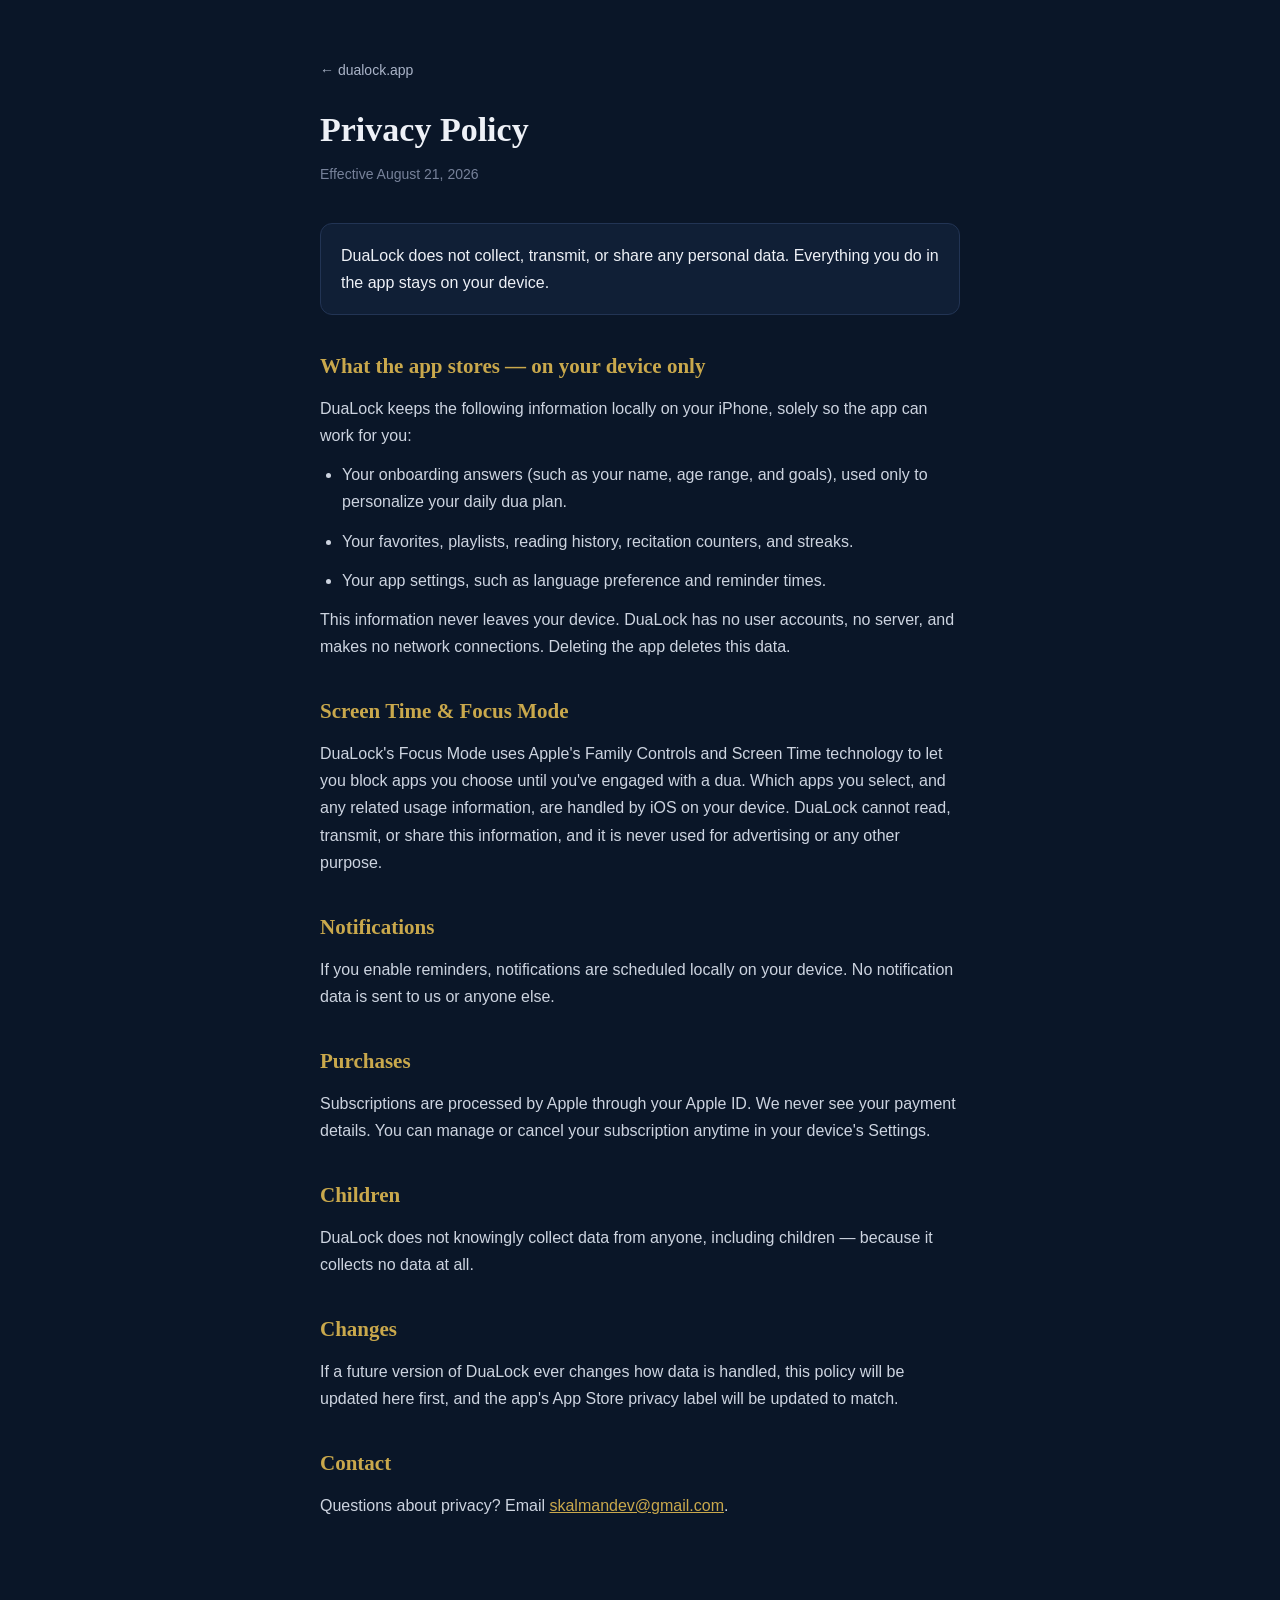
==== privacy/index.html @ ced77800 "DuaLock site: landing, privacy policy, support Co-Authored-By: Claude Fable 5 <noreply@anthropic.com" ====
<!DOCTYPE html>
<html lang="en">
<head>
<meta charset="utf-8">
<meta name="viewport" content="width=device-width, initial-scale=1">
<title>Privacy Policy — DuaLock</title>
<style>
  * { box-sizing: border-box; margin: 0; }
  body {
    background: #0a1628;
    color: #eef1f7;
    font: 16px/1.7 -apple-system, BlinkMacSystemFont, "Segoe UI", Roboto, sans-serif;
    padding: 56px 24px 88px;
  }
  main { max-width: 640px; margin: 0 auto; }
  a { color: #c9a84c; }
  .home { font-size: 14px; text-decoration: none; color: #aab4c8; }
  .home:hover { color: #c9a84c; }
  h1 {
    font-family: "Iowan Old Style", Palatino, Georgia, serif;
    font-size: 34px; font-weight: 600;
    margin: 18px 0 4px;
  }
  .updated { color: #77829a; font-size: 14px; margin-bottom: 36px; }
  h2 {
    font-family: "Iowan Old Style", Palatino, Georgia, serif;
    font-size: 21px; font-weight: 600;
    margin: 34px 0 10px; color: #c9a84c;
  }
  p, li { color: #cdd4e0; margin-bottom: 12px; }
  ul { padding-left: 22px; }
  .card {
    background: #101f36; border: 1px solid #223454; border-radius: 12px;
    padding: 18px 20px; margin: 22px 0; color: #eef1f7; font-weight: 500;
  }
</style>
</head>
<body>
<main>
  <a class="home" href="/">&larr; dualock.app</a>
  <h1>Privacy Policy</h1>
  <p class="updated">Effective August 21, 2026</p>

  <div class="card">DuaLock does not collect, transmit, or share any personal data. Everything you do in the app stays on your device.</div>

  <h2>What the app stores — on your device only</h2>
  <p>DuaLock keeps the following information locally on your iPhone, solely so the app can work for you:</p>
  <ul>
    <li>Your onboarding answers (such as your name, age range, and goals), used only to personalize your daily dua plan.</li>
    <li>Your favorites, playlists, reading history, recitation counters, and streaks.</li>
    <li>Your app settings, such as language preference and reminder times.</li>
  </ul>
  <p>This information never leaves your device. DuaLock has no user accounts, no server, and makes no network connections. Deleting the app deletes this data.</p>

  <h2>Screen Time &amp; Focus Mode</h2>
  <p>DuaLock's Focus Mode uses Apple's Family Controls and Screen Time technology to let you block apps you choose until you've engaged with a dua. Which apps you select, and any related usage information, are handled by iOS on your device. DuaLock cannot read, transmit, or share this information, and it is never used for advertising or any other purpose.</p>

  <h2>Notifications</h2>
  <p>If you enable reminders, notifications are scheduled locally on your device. No notification data is sent to us or anyone else.</p>

  <h2>Purchases</h2>
  <p>Subscriptions are processed by Apple through your Apple&nbsp;ID. We never see your payment details. You can manage or cancel your subscription anytime in your device's Settings.</p>

  <h2>Children</h2>
  <p>DuaLock does not knowingly collect data from anyone, including children — because it collects no data at all.</p>

  <h2>Changes</h2>
  <p>If a future version of DuaLock ever changes how data is handled, this policy will be updated here first, and the app's App&nbsp;Store privacy label will be updated to match.</p>

  <h2>Contact</h2>
  <p>Questions about privacy? Email <a href="mailto:skalmandev@gmail.com">skalmandev@gmail.com</a>.</p>
</main>
</body>
</html>
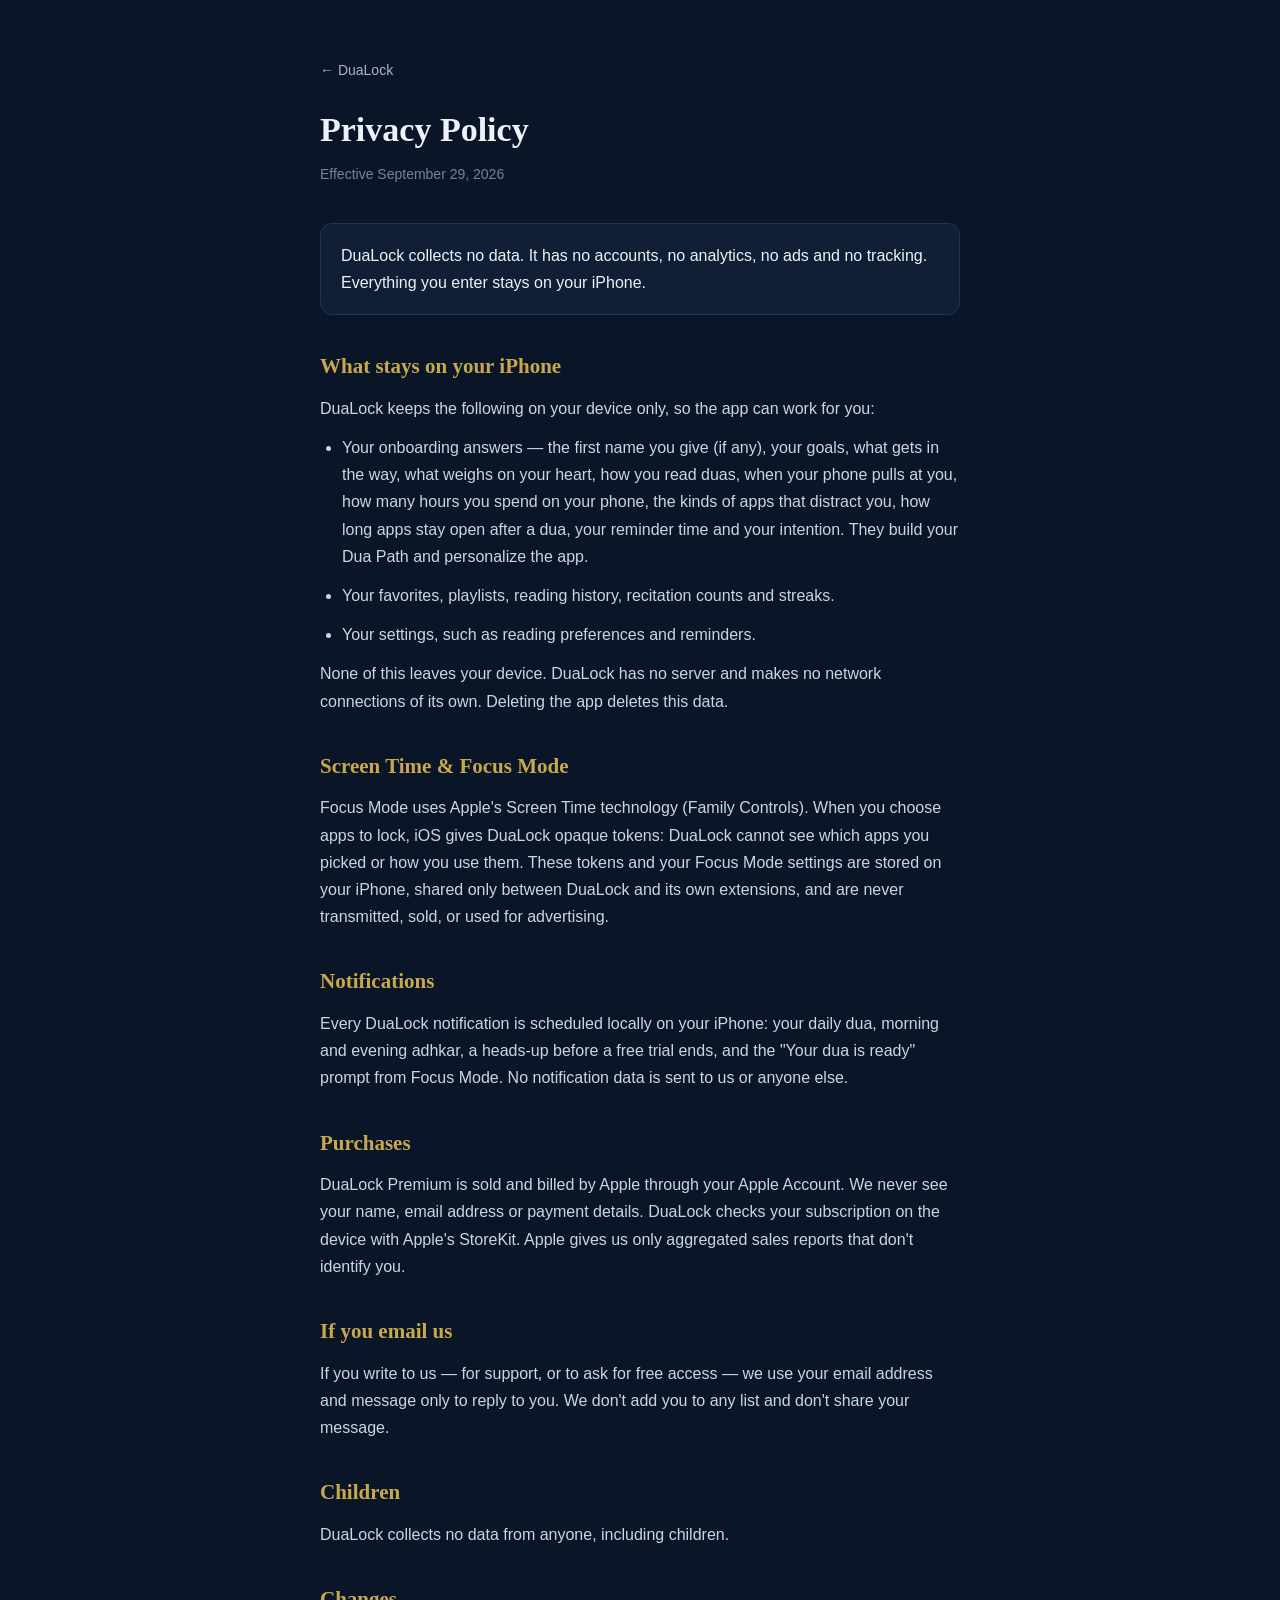
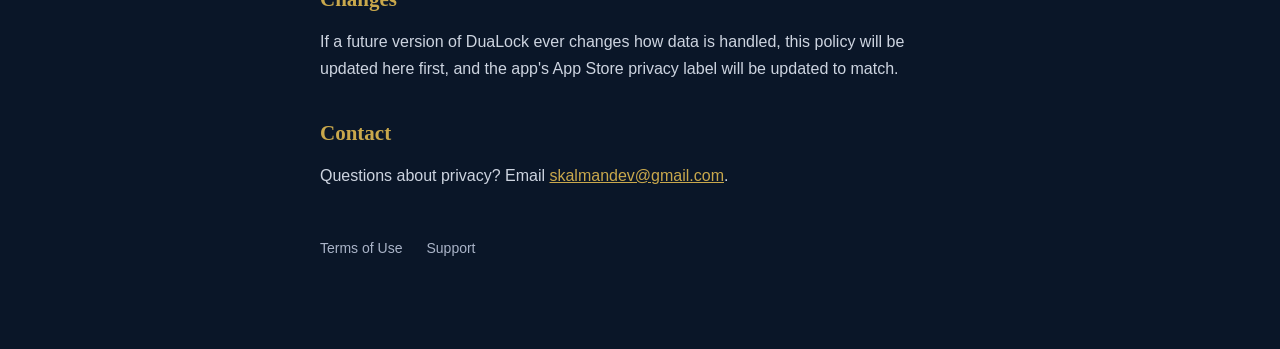
==== commit 9282dfa1: "Add terms page and update privacy and support for DuaLock 1.0 Links are now relative so they resolve" ====
--- a/privacy/index.html
+++ b/privacy/index.html
@@ -4,6 +4,7 @@
 <meta charset="utf-8">
 <meta name="viewport" content="width=device-width, initial-scale=1">
 <title>Privacy Policy — DuaLock</title>
+<meta name="description" content="DuaLock collects no data. Your answers, Focus Mode choices and reminders stay on your iPhone.">
 <style>
   * { box-sizing: border-box; margin: 0; }
   body {
@@ -15,7 +16,7 @@
   main { max-width: 640px; margin: 0 auto; }
   a { color: #c9a84c; }
   .home { font-size: 14px; text-decoration: none; color: #aab4c8; }
-  .home:hover { color: #c9a84c; }
+  .home:hover, .home:focus { color: #c9a84c; }
   h1 {
     font-family: "Iowan Old Style", Palatino, Georgia, serif;
     font-size: 34px; font-weight: 600;
@@ -33,42 +34,53 @@
     background: #101f36; border: 1px solid #223454; border-radius: 12px;
     padding: 18px 20px; margin: 22px 0; color: #eef1f7; font-weight: 500;
   }
+  nav.more { margin-top: 48px; display: flex; gap: 24px; flex-wrap: wrap; font-size: 14px; }
+  nav.more a { color: #aab4c8; text-decoration: none; }
+  nav.more a:hover, nav.more a:focus { color: #c9a84c; }
 </style>
 </head>
 <body>
 <main>
-  <a class="home" href="/">&larr; dualock.app</a>
+  <a class="home" href="../">&larr; DuaLock</a>
   <h1>Privacy Policy</h1>
-  <p class="updated">Effective August 21, 2026</p>
+  <p class="updated">Effective September 29, 2026</p>
 
-  <div class="card">DuaLock does not collect, transmit, or share any personal data. Everything you do in the app stays on your device.</div>
+  <div class="card">DuaLock collects no data. It has no accounts, no analytics, no ads and no tracking. Everything you enter stays on your iPhone.</div>
 
-  <h2>What the app stores — on your device only</h2>
-  <p>DuaLock keeps the following information locally on your iPhone, solely so the app can work for you:</p>
+  <h2>What stays on your iPhone</h2>
+  <p>DuaLock keeps the following on your device only, so the app can work for you:</p>
   <ul>
-    <li>Your onboarding answers (such as your name, age range, and goals), used only to personalize your daily dua plan.</li>
-    <li>Your favorites, playlists, reading history, recitation counters, and streaks.</li>
-    <li>Your app settings, such as language preference and reminder times.</li>
+    <li>Your onboarding answers — the first name you give (if any), your goals, what gets in the way, what weighs on your heart, how you read duas, when your phone pulls at you, how many hours you spend on your phone, the kinds of apps that distract you, how long apps stay open after a dua, your reminder time and your intention. They build your Dua Path and personalize the app.</li>
+    <li>Your favorites, playlists, reading history, recitation counts and streaks.</li>
+    <li>Your settings, such as reading preferences and reminders.</li>
   </ul>
-  <p>This information never leaves your device. DuaLock has no user accounts, no server, and makes no network connections. Deleting the app deletes this data.</p>
+  <p>None of this leaves your device. DuaLock has no server and makes no network connections of its own. Deleting the app deletes this data.</p>
 
   <h2>Screen Time &amp; Focus Mode</h2>
-  <p>DuaLock's Focus Mode uses Apple's Family Controls and Screen Time technology to let you block apps you choose until you've engaged with a dua. Which apps you select, and any related usage information, are handled by iOS on your device. DuaLock cannot read, transmit, or share this information, and it is never used for advertising or any other purpose.</p>
+  <p>Focus Mode uses Apple's Screen Time technology (Family Controls). When you choose apps to lock, iOS gives DuaLock opaque tokens: DuaLock cannot see which apps you picked or how you use them. These tokens and your Focus Mode settings are stored on your iPhone, shared only between DuaLock and its own extensions, and are never transmitted, sold, or used for advertising.</p>
 
   <h2>Notifications</h2>
-  <p>If you enable reminders, notifications are scheduled locally on your device. No notification data is sent to us or anyone else.</p>
+  <p>Every DuaLock notification is scheduled locally on your iPhone: your daily dua, morning and evening adhkar, a heads-up before a free trial ends, and the "Your dua is ready" prompt from Focus Mode. No notification data is sent to us or anyone else.</p>
 
   <h2>Purchases</h2>
-  <p>Subscriptions are processed by Apple through your Apple&nbsp;ID. We never see your payment details. You can manage or cancel your subscription anytime in your device's Settings.</p>
+  <p>DuaLock Premium is sold and billed by Apple through your Apple Account. We never see your name, email address or payment details. DuaLock checks your subscription on the device with Apple's StoreKit. Apple gives us only aggregated sales reports that don't identify you.</p>
+
+  <h2>If you email us</h2>
+  <p>If you write to us — for support, or to ask for free access — we use your email address and message only to reply to you. We don't add you to any list and don't share your message.</p>
 
   <h2>Children</h2>
-  <p>DuaLock does not knowingly collect data from anyone, including children — because it collects no data at all.</p>
+  <p>DuaLock collects no data from anyone, including children.</p>
 
   <h2>Changes</h2>
   <p>If a future version of DuaLock ever changes how data is handled, this policy will be updated here first, and the app's App&nbsp;Store privacy label will be updated to match.</p>
 
   <h2>Contact</h2>
   <p>Questions about privacy? Email <a href="mailto:skalmandev@gmail.com">skalmandev@gmail.com</a>.</p>
+
+  <nav class="more" aria-label="More">
+    <a href="../terms/">Terms of Use</a>
+    <a href="../support/">Support</a>
+  </nav>
 </main>
 </body>
 </html>
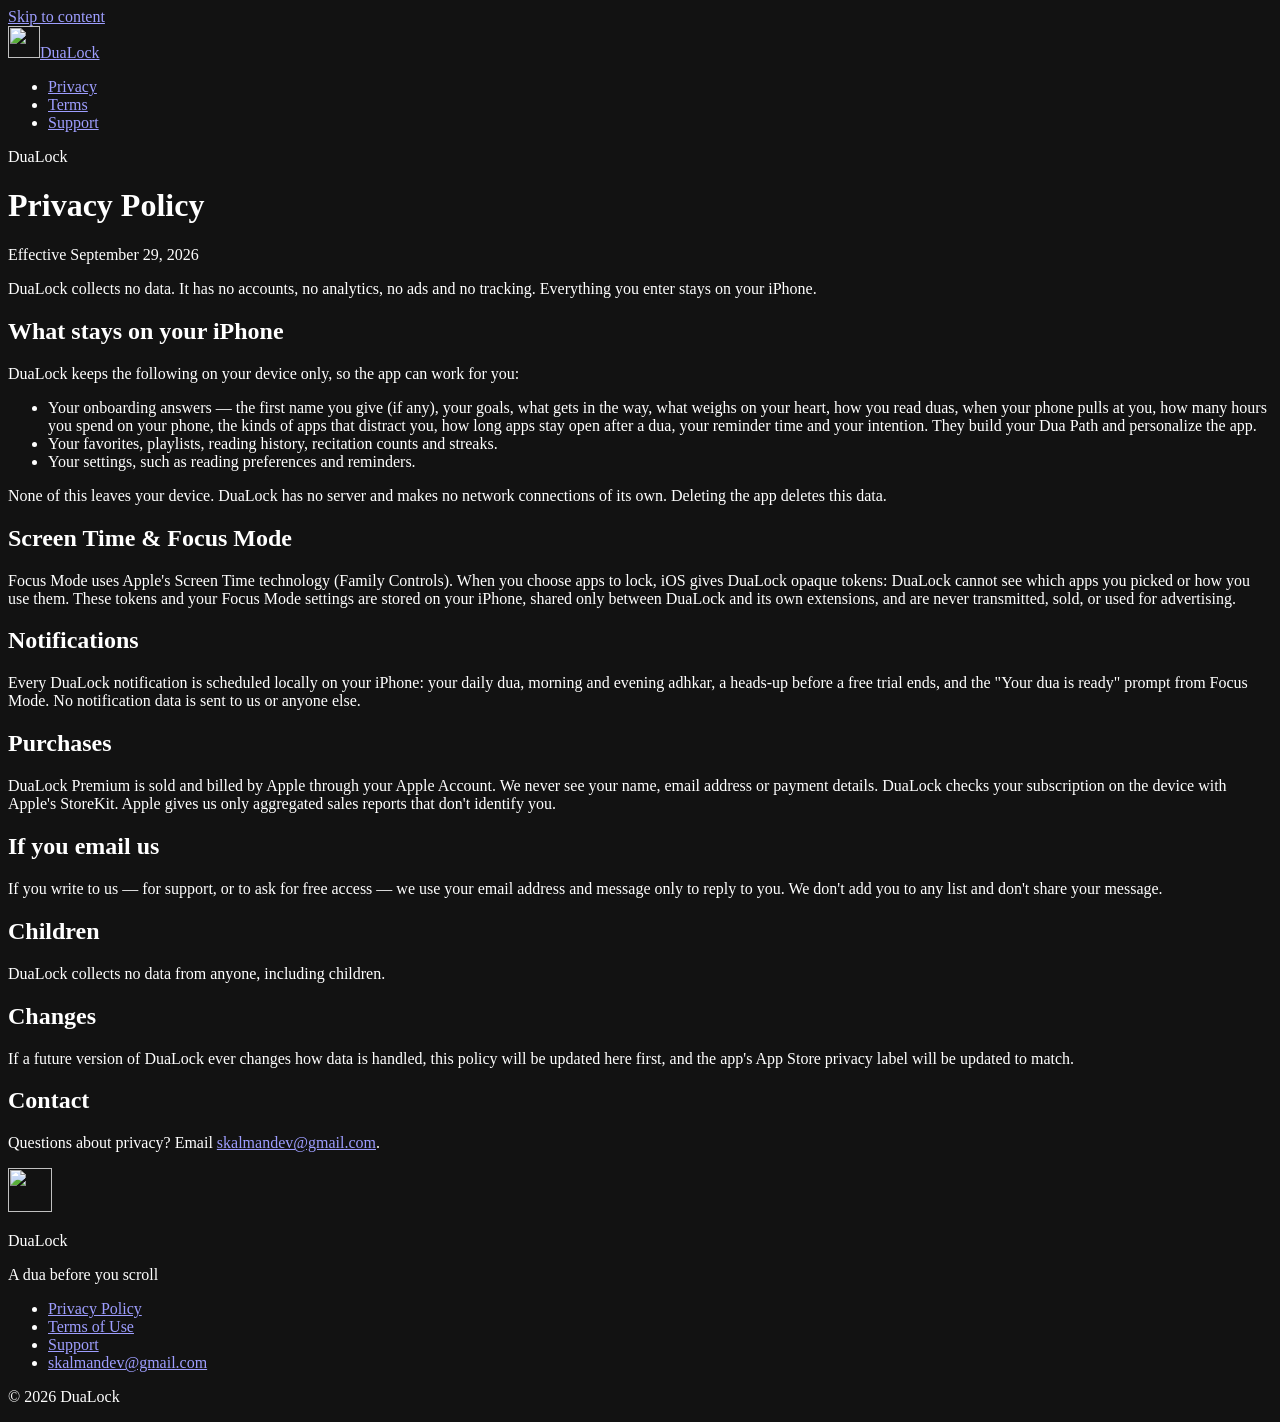
==== commit e09c3f4d: "Restyle Privacy, Terms and Support; hardship access is 3 months Same text, new look, except: the fre" ====
--- a/privacy/index.html
+++ b/privacy/index.html
@@ -5,82 +5,97 @@
 <meta name="viewport" content="width=device-width, initial-scale=1">
 <title>Privacy Policy — DuaLock</title>
 <meta name="description" content="DuaLock collects no data. Your answers, Focus Mode choices and reminders stay on your iPhone.">
-<style>
-  * { box-sizing: border-box; margin: 0; }
-  body {
-    background: #0a1628;
-    color: #eef1f7;
-    font: 16px/1.7 -apple-system, BlinkMacSystemFont, "Segoe UI", Roboto, sans-serif;
-    padding: 56px 24px 88px;
-  }
-  main { max-width: 640px; margin: 0 auto; }
-  a { color: #c9a84c; }
-  .home { font-size: 14px; text-decoration: none; color: #aab4c8; }
-  .home:hover, .home:focus { color: #c9a84c; }
-  h1 {
-    font-family: "Iowan Old Style", Palatino, Georgia, serif;
-    font-size: 34px; font-weight: 600;
-    margin: 18px 0 4px;
-  }
-  .updated { color: #77829a; font-size: 14px; margin-bottom: 36px; }
-  h2 {
-    font-family: "Iowan Old Style", Palatino, Georgia, serif;
-    font-size: 21px; font-weight: 600;
-    margin: 34px 0 10px; color: #c9a84c;
-  }
-  p, li { color: #cdd4e0; margin-bottom: 12px; }
-  ul { padding-left: 22px; }
-  .card {
-    background: #101f36; border: 1px solid #223454; border-radius: 12px;
-    padding: 18px 20px; margin: 22px 0; color: #eef1f7; font-weight: 500;
-  }
-  nav.more { margin-top: 48px; display: flex; gap: 24px; flex-wrap: wrap; font-size: 14px; }
-  nav.more a { color: #aab4c8; text-decoration: none; }
-  nav.more a:hover, nav.more a:focus { color: #c9a84c; }
-</style>
+<meta name="theme-color" content="#0b1628">
+<meta name="color-scheme" content="dark">
+<link rel="icon" href="../favicon.ico" sizes="32x32">
+<link rel="apple-touch-icon" href="../apple-touch-icon.png">
+<link rel="stylesheet" href="../assets/site.css">
+<meta property="og:type" content="website">
+<meta property="og:site_name" content="DuaLock">
+<meta property="og:title" content="Privacy Policy — DuaLock">
+<meta property="og:description" content="DuaLock collects no data. Your answers, Focus Mode choices and reminders stay on your iPhone.">
+<meta property="og:image" content="https://sallegh.github.io/dualock-site/assets/img/og-image.jpg">
+<meta property="og:image:width" content="1200">
+<meta property="og:image:height" content="630">
+<meta name="twitter:card" content="summary_large_image">
 </head>
 <body>
-<main>
-  <a class="home" href="../">&larr; DuaLock</a>
-  <h1>Privacy Policy</h1>
-  <p class="updated">Effective September 29, 2026</p>
+<a class="skip-link" href="#main">Skip to content</a>
 
-  <div class="card">DuaLock collects no data. It has no accounts, no analytics, no ads and no tracking. Everything you enter stays on your iPhone.</div>
+<header class="site-header">
+  <div class="container header-inner">
+    <a class="brand" href="../"><img src="../assets/img/icon.webp" alt="" width="32" height="32">DuaLock</a>
+    <nav class="site-nav" aria-label="Main">
+      <ul>
+        <li><a href="../privacy/" aria-current="page">Privacy</a></li>
+        <li><a href="../terms/">Terms</a></li>
+        <li><a href="../support/">Support</a></li>
+      </ul>
+    </nav>
+  </div>
+</header>
 
-  <h2>What stays on your iPhone</h2>
-  <p>DuaLock keeps the following on your device only, so the app can work for you:</p>
-  <ul>
-    <li>Your onboarding answers — the first name you give (if any), your goals, what gets in the way, what weighs on your heart, how you read duas, when your phone pulls at you, how many hours you spend on your phone, the kinds of apps that distract you, how long apps stay open after a dua, your reminder time and your intention. They build your Dua Path and personalize the app.</li>
-    <li>Your favorites, playlists, reading history, recitation counts and streaks.</li>
-    <li>Your settings, such as reading preferences and reminders.</li>
-  </ul>
-  <p>None of this leaves your device. DuaLock has no server and makes no network connections of its own. Deleting the app deletes this data.</p>
+<main id="main">
+  <header class="page-hero">
+    <p class="eyebrow">DuaLock</p>
+    <h1>Privacy Policy</h1>
+    <p class="page-meta">Effective September 29, 2026</p>
+  </header>
 
-  <h2>Screen Time &amp; Focus Mode</h2>
-  <p>Focus Mode uses Apple's Screen Time technology (Family Controls). When you choose apps to lock, iOS gives DuaLock opaque tokens: DuaLock cannot see which apps you picked or how you use them. These tokens and your Focus Mode settings are stored on your iPhone, shared only between DuaLock and its own extensions, and are never transmitted, sold, or used for advertising.</p>
+  <article class="prose">
+    <p class="callout">DuaLock collects no data. It has no accounts, no analytics, no ads and no tracking. Everything you enter stays on your iPhone.</p>
 
-  <h2>Notifications</h2>
-  <p>Every DuaLock notification is scheduled locally on your iPhone: your daily dua, morning and evening adhkar, a heads-up before a free trial ends, and the "Your dua is ready" prompt from Focus Mode. No notification data is sent to us or anyone else.</p>
+    <h2>What stays on your iPhone</h2>
+    <p>DuaLock keeps the following on your device only, so the app can work for you:</p>
+    <ul>
+      <li>Your onboarding answers — the first name you give (if any), your goals, what gets in the way, what weighs on your heart, how you read duas, when your phone pulls at you, how many hours you spend on your phone, the kinds of apps that distract you, how long apps stay open after a dua, your reminder time and your intention. They build your Dua Path and personalize the app.</li>
+      <li>Your favorites, playlists, reading history, recitation counts and streaks.</li>
+      <li>Your settings, such as reading preferences and reminders.</li>
+    </ul>
+    <p>None of this leaves your device. DuaLock has no server and makes no network connections of its own. Deleting the app deletes this data.</p>
 
-  <h2>Purchases</h2>
-  <p>DuaLock Premium is sold and billed by Apple through your Apple Account. We never see your name, email address or payment details. DuaLock checks your subscription on the device with Apple's StoreKit. Apple gives us only aggregated sales reports that don't identify you.</p>
+    <h2>Screen Time &amp; Focus Mode</h2>
+    <p>Focus Mode uses Apple's Screen Time technology (Family Controls). When you choose apps to lock, iOS gives DuaLock opaque tokens: DuaLock cannot see which apps you picked or how you use them. These tokens and your Focus Mode settings are stored on your iPhone, shared only between DuaLock and its own extensions, and are never transmitted, sold, or used for advertising.</p>
 
-  <h2>If you email us</h2>
-  <p>If you write to us — for support, or to ask for free access — we use your email address and message only to reply to you. We don't add you to any list and don't share your message.</p>
+    <h2>Notifications</h2>
+    <p>Every DuaLock notification is scheduled locally on your iPhone: your daily dua, morning and evening adhkar, a heads-up before a free trial ends, and the "Your dua is ready" prompt from Focus Mode. No notification data is sent to us or anyone else.</p>
 
-  <h2>Children</h2>
-  <p>DuaLock collects no data from anyone, including children.</p>
+    <h2>Purchases</h2>
+    <p>DuaLock Premium is sold and billed by Apple through your Apple Account. We never see your name, email address or payment details. DuaLock checks your subscription on the device with Apple's StoreKit. Apple gives us only aggregated sales reports that don't identify you.</p>
 
-  <h2>Changes</h2>
-  <p>If a future version of DuaLock ever changes how data is handled, this policy will be updated here first, and the app's App&nbsp;Store privacy label will be updated to match.</p>
+    <h2>If you email us</h2>
+    <p>If you write to us — for support, or to ask for free access — we use your email address and message only to reply to you. We don't add you to any list and don't share your message.</p>
 
-  <h2>Contact</h2>
-  <p>Questions about privacy? Email <a href="mailto:skalmandev@gmail.com">skalmandev@gmail.com</a>.</p>
+    <h2>Children</h2>
+    <p>DuaLock collects no data from anyone, including children.</p>
 
-  <nav class="more" aria-label="More">
-    <a href="../terms/">Terms of Use</a>
-    <a href="../support/">Support</a>
-  </nav>
+    <h2>Changes</h2>
+    <p>If a future version of DuaLock ever changes how data is handled, this policy will be updated here first, and the app's App&nbsp;Store privacy label will be updated to match.</p>
+
+    <h2>Contact</h2>
+    <p>Questions about privacy? Email <a href="mailto:skalmandev@gmail.com">skalmandev@gmail.com</a>.</p>
+  </article>
 </main>
+
+<footer class="site-footer">
+  <div class="container footer-inner">
+    <div class="footer-brand">
+      <img src="../assets/img/icon.webp" alt="" width="44" height="44" loading="lazy">
+      <div>
+        <p class="footer-name">DuaLock</p>
+        <p class="footer-tag">A dua before you scroll</p>
+      </div>
+    </div>
+    <nav aria-label="Footer">
+      <ul class="footer-links">
+        <li><a href="../privacy/" aria-current="page">Privacy Policy</a></li>
+        <li><a href="../terms/">Terms of Use</a></li>
+        <li><a href="../support/">Support</a></li>
+        <li><a href="mailto:skalmandev@gmail.com">skalmandev@gmail.com</a></li>
+      </ul>
+    </nav>
+    <p class="copyright">© 2026 DuaLock</p>
+  </div>
+</footer>
 </body>
 </html>
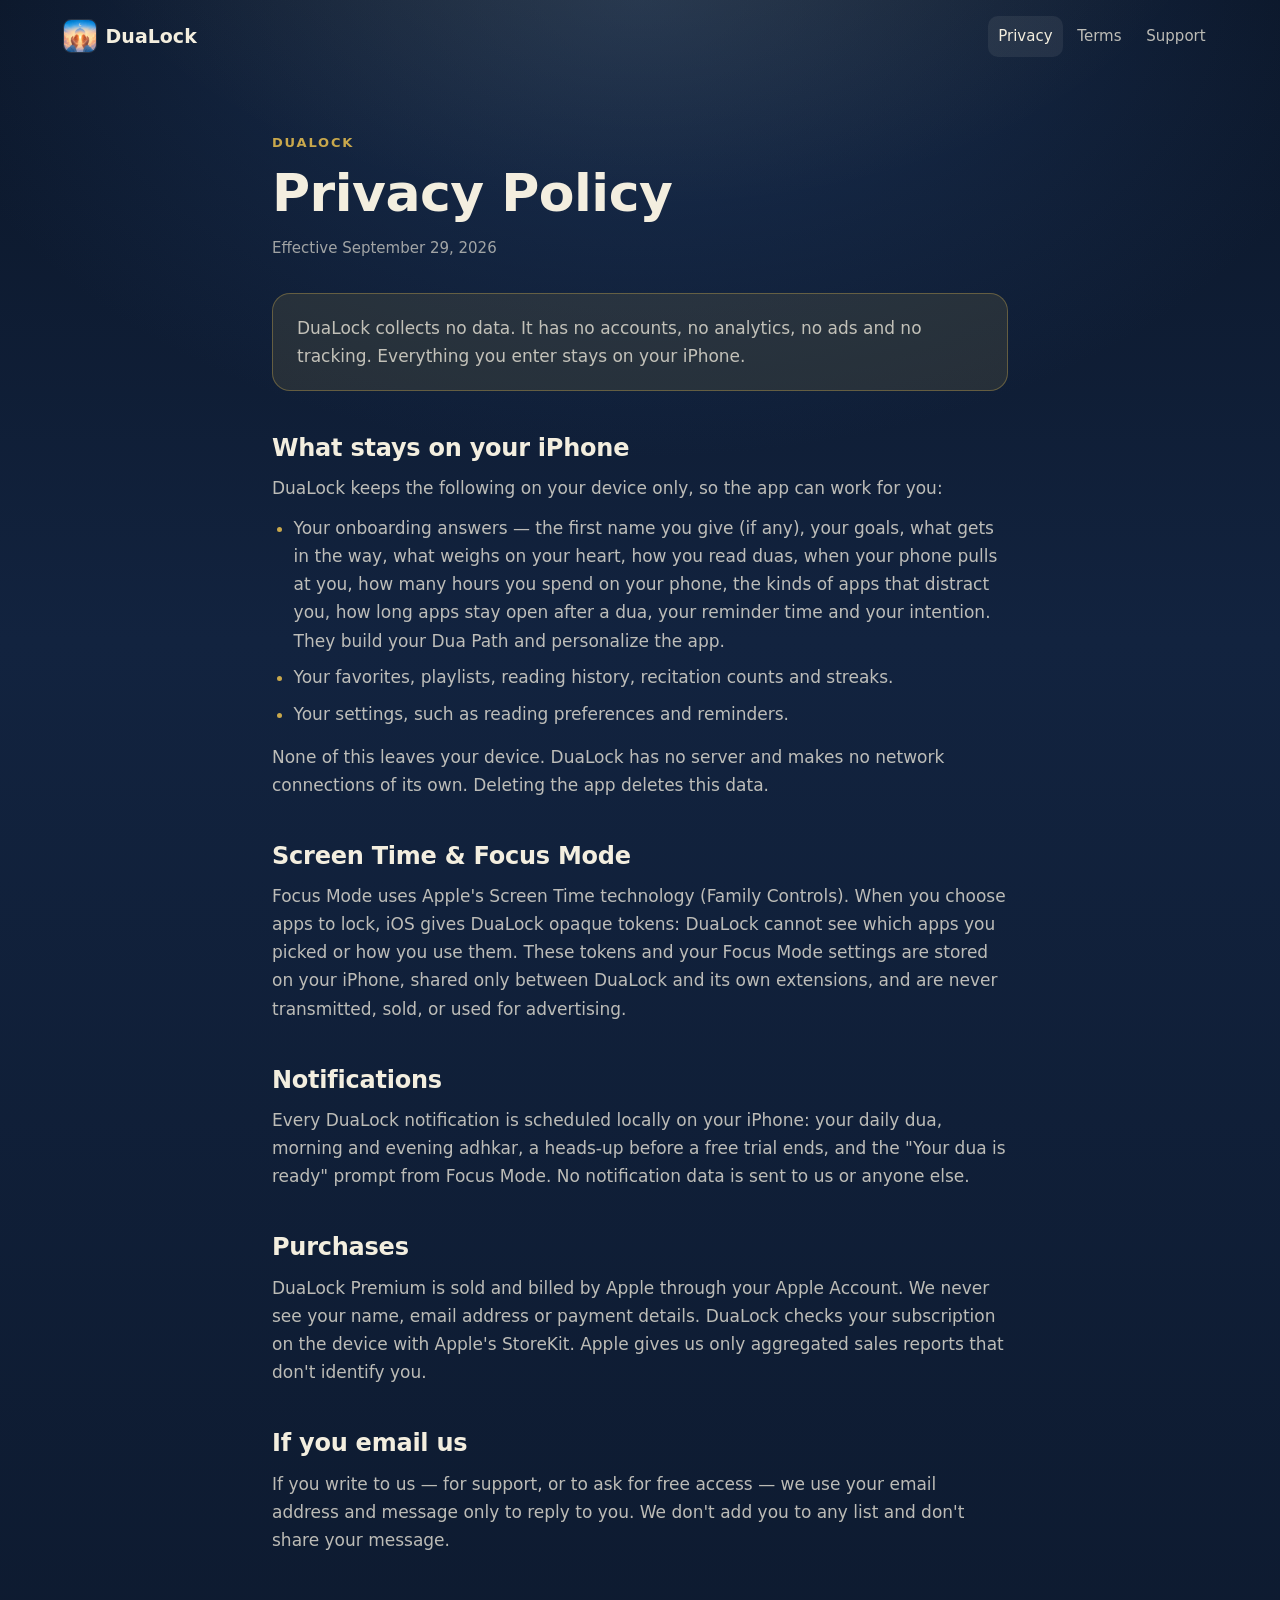
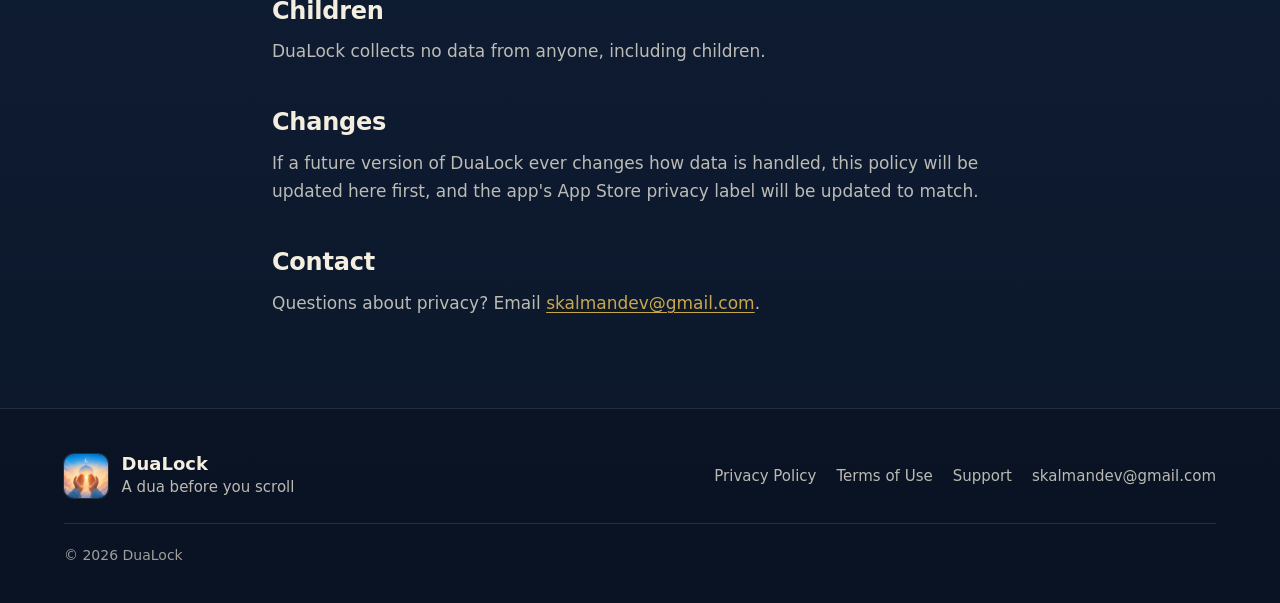
==== commit f6bf3331: "Use dualock.app in link previews Co-Authored-By: Claude Opus 5.5 <noreply@anthropic.com>" ====
--- a/privacy/index.html
+++ b/privacy/index.html
@@ -14,7 +14,7 @@
 <meta property="og:site_name" content="DuaLock">
 <meta property="og:title" content="Privacy Policy — DuaLock">
 <meta property="og:description" content="DuaLock collects no data. Your answers, Focus Mode choices and reminders stay on your iPhone.">
-<meta property="og:image" content="https://sallegh.github.io/dualock-site/assets/img/og-image.jpg">
+<meta property="og:image" content="https://dualock.app/assets/img/og-image.jpg">
 <meta property="og:image:width" content="1200">
 <meta property="og:image:height" content="630">
 <meta name="twitter:card" content="summary_large_image">
--- a/assets/site.css
+++ b/assets/site.css
@@ -0,0 +1,864 @@
+/* DuaLock site — shared styles for every page. Plain CSS, no build step. */
+
+:root {
+  --navy-950: #08111f;
+  --navy-900: #0b1628;
+  --navy-800: #12233f;
+  --gold: #c9a84c;
+  --gold-bright: #dcbd66;
+  --cream: #f3eedf;
+
+  --text: var(--cream);
+  --text-muted: rgba(243, 238, 223, 0.76);
+  --text-faint: rgba(243, 238, 223, 0.64);
+  --line: rgba(243, 238, 223, 0.12);
+  --surface: rgba(243, 238, 223, 0.045);
+  --surface-strong: rgba(243, 238, 223, 0.075);
+  --gold-wash: rgba(201, 168, 76, 0.12);
+  --gold-line: rgba(201, 168, 76, 0.38);
+
+  --radius-lg: 26px;
+  --radius: 18px;
+  --radius-sm: 12px;
+
+  --font-head: ui-rounded, "SF Pro Rounded", system-ui, -apple-system, "Segoe UI", Roboto, sans-serif;
+  --font-body: system-ui, -apple-system, BlinkMacSystemFont, "Segoe UI", Roboto, "Helvetica Neue", Arial, sans-serif;
+  --font-arabic: "Geeza Pro", "SF Arabic", "Noto Naskh Arabic", "Noto Sans Arabic", "Segoe UI", Tahoma, sans-serif;
+
+  --gutter: 1rem;
+  --max: 72rem;
+}
+
+@media (min-width: 48rem) {
+  :root { --gutter: 2rem; }
+}
+
+/* ---------- Base ---------- */
+
+*,
+*::before,
+*::after { box-sizing: border-box; }
+
+html {
+  color-scheme: dark;
+  background: var(--navy-900);
+  -webkit-text-size-adjust: 100%;
+  text-size-adjust: 100%;
+}
+
+@media (prefers-reduced-motion: no-preference) {
+  html { scroll-behavior: smooth; }
+}
+
+body {
+  display: flex;
+  flex-direction: column;
+  min-height: 100vh;
+  min-height: 100dvh;
+  margin: 0;
+  color: var(--text);
+  font: 400 1.0625rem/1.65 var(--font-body);
+  background:
+    radial-gradient(52rem 30rem at 50% -8rem, rgba(201, 168, 76, 0.14), transparent 70%),
+    radial-gradient(70rem 44rem at 50% 0, rgba(36, 66, 112, 0.55), transparent 65%),
+    linear-gradient(180deg, var(--navy-900) 0, var(--navy-800) 40rem, var(--navy-900) 100%);
+  background-repeat: no-repeat;
+  -webkit-font-smoothing: antialiased;
+  -moz-osx-font-smoothing: grayscale;
+}
+
+main { flex: 1 0 auto; }
+
+img,
+svg { display: block; max-width: 100%; }
+img { height: auto; }
+
+h1, h2, h3 {
+  margin: 0;
+  font-family: var(--font-head);
+  font-weight: 700;
+  line-height: 1.15;
+  letter-spacing: -0.01em;
+  text-wrap: balance;
+}
+
+p,
+figure { margin: 0; }
+
+a {
+  color: var(--gold);
+  text-decoration-thickness: 1px;
+  text-underline-offset: 0.2em;
+}
+a:hover { color: var(--gold-bright); }
+
+:focus-visible {
+  outline: 2px solid var(--gold);
+  outline-offset: 3px;
+  border-radius: 6px;
+}
+
+.container {
+  width: min(100% - 2 * var(--gutter), var(--max));
+  margin-inline: auto;
+}
+
+.visually-hidden {
+  position: absolute !important;
+  width: 1px;
+  height: 1px;
+  padding: 0;
+  margin: -1px;
+  overflow: hidden;
+  clip: rect(0 0 0 0);
+  white-space: nowrap;
+  border: 0;
+}
+
+.skip-link {
+  position: absolute;
+  left: 1rem;
+  top: -4rem;
+  z-index: 10;
+  padding: 0.6rem 1rem;
+  border-radius: 10px;
+  background: var(--gold);
+  color: var(--navy-900);
+  font-weight: 700;
+  text-decoration: none;
+}
+.skip-link:focus { top: 1rem; color: var(--navy-900); }
+
+.eyebrow {
+  margin-bottom: 0.75rem;
+  color: var(--gold);
+  font: 700 0.8125rem/1.3 var(--font-head);
+  letter-spacing: 0.14em;
+  text-transform: uppercase;
+}
+
+.icon {
+  width: 1.5rem;
+  height: 1.5rem;
+  flex: none;
+  fill: none;
+  stroke: currentColor;
+  stroke-width: 1.7;
+  stroke-linecap: round;
+  stroke-linejoin: round;
+}
+
+/* ---------- Header ---------- */
+
+.site-header { padding-block: 1rem; }
+
+.header-inner {
+  display: flex;
+  align-items: center;
+  justify-content: space-between;
+  gap: 1rem;
+}
+
+.brand {
+  display: inline-flex;
+  align-items: center;
+  gap: 0.6rem;
+  color: var(--text);
+  font: 700 1.1875rem/1 var(--font-head);
+  text-decoration: none;
+}
+.brand:hover { color: var(--text); }
+.brand img {
+  width: 2rem;
+  height: 2rem;
+  border-radius: 22.37%;
+  box-shadow: 0 0 0 1px rgba(243, 238, 223, 0.12);
+}
+
+.site-nav ul {
+  display: flex;
+  flex-wrap: wrap;
+  justify-content: flex-end;
+  gap: 0.25rem;
+  margin: 0;
+  padding: 0;
+  list-style: none;
+}
+
+.site-nav a {
+  display: block;
+  padding: 0.5rem 0.65rem;
+  border-radius: 10px;
+  color: var(--text-muted);
+  font-size: 0.9375rem;
+  font-weight: 500;
+  text-decoration: none;
+}
+.site-nav a:hover { color: var(--text); background: var(--surface); }
+.site-nav a[aria-current="page"] { color: var(--text); background: var(--surface-strong); }
+
+@media (max-width: 30rem) {
+  .site-nav .nav-extra { display: none; }
+  .site-nav a { padding-inline: 0.5rem; }
+}
+
+/* ---------- Home: hero ---------- */
+
+.hero {
+  padding-block: clamp(2.5rem, 1.5rem + 5vw, 5rem) clamp(2.5rem, 2rem + 2vw, 3.5rem);
+  text-align: center;
+}
+
+.hero-icon {
+  width: clamp(7rem, 6rem + 4vw, 8.5rem);
+  aspect-ratio: 1;
+  margin: 0 auto clamp(1.5rem, 1rem + 1.5vw, 2rem);
+  border-radius: 22.37%;
+  box-shadow:
+    0 0 0 1px rgba(243, 238, 223, 0.14),
+    0 26px 60px -18px rgba(0, 0, 0, 0.7),
+    0 0 90px rgba(201, 168, 76, 0.22);
+}
+
+.hero h1 {
+  font-size: clamp(2.875rem, 2.1rem + 3.6vw, 4.5rem);
+  letter-spacing: -0.02em;
+}
+
+.tagline {
+  margin-top: 0.5rem;
+  color: var(--gold);
+  font: 700 clamp(1.375rem, 1.15rem + 1.1vw, 1.875rem)/1.25 var(--font-head);
+}
+
+.lede {
+  max-width: 32rem;
+  margin: 1.25rem auto 0;
+  color: var(--text-muted);
+  font-size: clamp(1.0625rem, 1rem + 0.35vw, 1.25rem);
+}
+
+.status {
+  display: inline-flex;
+  align-items: center;
+  gap: 0.65rem;
+  margin-top: 2rem;
+  padding: 0.75rem 1.25rem;
+  border: 1px solid var(--gold-line);
+  border-radius: 999px;
+  background: var(--gold-wash);
+  color: var(--text);
+  font: 700 1rem/1.2 var(--font-head);
+}
+.status-dot {
+  width: 0.5rem;
+  height: 0.5rem;
+  border-radius: 50%;
+  background: var(--gold);
+  box-shadow: 0 0 0 4px rgba(201, 168, 76, 0.2);
+}
+
+/* ---------- Home: screenshot gallery ---------- */
+
+.gallery { padding-bottom: clamp(2.5rem, 2rem + 3vw, 4.5rem); }
+
+.shots {
+  display: grid;
+  grid-auto-flow: column;
+  grid-auto-columns: min(62%, 15rem);
+  gap: 1.25rem;
+  margin: 0;
+  padding: 0.5rem var(--gutter) 1.5rem;
+  list-style: none;
+  overflow-x: auto;
+  overscroll-behavior-x: contain;
+  scroll-snap-type: x mandatory;
+  scroll-padding-inline: var(--gutter);
+  scrollbar-width: thin;
+  scrollbar-color: rgba(243, 238, 223, 0.25) transparent;
+}
+
+.shot {
+  margin: 0;
+  scroll-snap-align: start;
+}
+
+.shot img {
+  width: 100%;
+  filter: drop-shadow(0 22px 34px rgba(0, 0, 0, 0.5));
+}
+
+.shot figcaption {
+  margin-top: 1.1rem;
+  text-align: center;
+}
+.shot figcaption strong {
+  display: block;
+  font: 700 1.0625rem/1.3 var(--font-head);
+}
+.shot figcaption > span {
+  display: block;
+  margin-top: 0.3rem;
+  color: var(--text-muted);
+  font-size: 0.9375rem;
+  line-height: 1.45;
+}
+
+.gallery-hint {
+  margin-top: 0.25rem;
+  color: var(--text-faint);
+  font-size: 0.875rem;
+  text-align: center;
+}
+
+@media (min-width: 64rem) {
+  .shots {
+    grid-auto-flow: row;
+    grid-template-columns: repeat(5, 1fr);
+    gap: 1.75rem;
+    width: min(100% - 2 * var(--gutter), var(--max));
+    margin-inline: auto;
+    padding: 0.5rem 0 0;
+    overflow: visible;
+  }
+  .gallery-hint { display: none; }
+}
+
+/* ---------- Home: sections ---------- */
+
+.section { padding-block: clamp(3.5rem, 2.5rem + 4vw, 6rem); }
+.features { padding-bottom: 0; }
+.privacy { padding-block: clamp(1rem, 0.5rem + 2vw, 2rem) clamp(1.5rem, 1rem + 2vw, 2.5rem); }
+.faq { padding-top: clamp(2.5rem, 2rem + 2vw, 3.5rem); }
+
+.section-head {
+  max-width: 44rem;
+  margin: 0 auto clamp(1.5rem, 1rem + 2vw, 2.5rem);
+  text-align: center;
+}
+.section-head h2 { font-size: clamp(1.875rem, 1.4rem + 2.2vw, 2.75rem); }
+
+/* Features */
+
+.features { border-top: 1px solid var(--line); }
+
+.feature {
+  display: grid;
+  gap: 2rem;
+  align-items: center;
+  padding-block: clamp(2.5rem, 2rem + 2.5vw, 4.5rem);
+}
+.feature + .feature { border-top: 1px solid var(--line); }
+.feature-visual { width: 100%; max-width: 40rem; }
+.feature:first-child { padding-top: clamp(1rem, 0.5rem + 2vw, 2rem); }
+
+@media (min-width: 56rem) {
+  .feature {
+    grid-template-columns: 1fr 1fr;
+    gap: clamp(3rem, 7vw, 6.5rem);
+  }
+  .feature:nth-child(even) .feature-visual { order: -1; }
+}
+
+.feature-icon {
+  display: grid;
+  place-items: center;
+  width: 3rem;
+  height: 3rem;
+  margin-bottom: 1.25rem;
+  border-radius: 14px;
+  background: var(--gold-wash);
+  box-shadow: inset 0 0 0 1px rgba(201, 168, 76, 0.25);
+  color: var(--gold);
+}
+
+.feature-text h3 {
+  margin-bottom: 1rem;
+  font-size: clamp(1.625rem, 1.3rem + 1.5vw, 2.25rem);
+}
+.feature-text p:not(.eyebrow) {
+  max-width: 34rem;
+  color: var(--text-muted);
+  font-size: clamp(1.0625rem, 1rem + 0.2vw, 1.125rem);
+}
+
+.panel {
+  padding: clamp(1.25rem, 1rem + 1.4vw, 2rem);
+  border: 1px solid var(--line);
+  border-radius: var(--radius-lg);
+  background: linear-gradient(180deg, rgba(243, 238, 223, 0.065), rgba(243, 238, 223, 0.025));
+  box-shadow: 0 34px 70px -40px rgba(0, 0, 0, 0.75);
+}
+
+/* Focus Mode steps */
+
+.steps {
+  display: grid;
+  gap: 1.5rem;
+  margin: 0;
+  padding: 0;
+  list-style: none;
+  counter-reset: step;
+}
+.steps li {
+  display: grid;
+  grid-template-columns: 2.5rem 1fr;
+  gap: 1rem;
+  counter-increment: step;
+}
+.steps li::before {
+  content: counter(step);
+  display: grid;
+  place-items: center;
+  width: 2.5rem;
+  height: 2.5rem;
+  border-radius: 50%;
+  background: var(--gold);
+  color: var(--navy-900);
+  font: 700 1.0625rem/1 var(--font-head);
+}
+.steps strong {
+  display: block;
+  padding-top: 0.3rem;
+  font: 700 1.125rem/1.3 var(--font-head);
+}
+.steps li div > span {
+  display: block;
+  margin-top: 0.25rem;
+  color: var(--text-muted);
+  font-size: 0.96875rem;
+  line-height: 1.55;
+}
+
+/* Dua sample */
+
+.dua-card { display: grid; gap: 1.1rem; }
+
+.dua-label {
+  color: var(--text-faint);
+  font: 700 0.75rem/1.3 var(--font-head);
+  letter-spacing: 0.12em;
+  text-transform: uppercase;
+}
+
+.arabic {
+  padding: 1rem;
+  border-radius: var(--radius-sm);
+  background: rgba(4, 10, 20, 0.35);
+  font-family: var(--font-arabic);
+  font-size: clamp(1.875rem, 1.5rem + 1.6vw, 2.375rem);
+  line-height: 1.8;
+  text-align: center;
+}
+
+.translit {
+  color: var(--text-muted);
+  font-style: italic;
+}
+
+.translation { font-size: 1.1875rem; line-height: 1.5; }
+
+.dua-audio {
+  display: flex;
+  align-items: center;
+  gap: 0.6rem;
+  color: var(--gold);
+  font-weight: 600;
+  font-size: 0.9375rem;
+}
+
+.dua-source {
+  display: flex;
+  flex-wrap: wrap;
+  align-items: center;
+  gap: 0.5rem 0.75rem;
+  padding-top: 1.1rem;
+  border-top: 1px solid var(--line);
+  color: var(--text-faint);
+  font-size: 0.875rem;
+}
+
+.grade {
+  padding: 0.2rem 0.65rem;
+  border-radius: 999px;
+  background: rgba(88, 181, 118, 0.16);
+  color: #8fdca8;
+  font-size: 0.8125rem;
+  font-weight: 600;
+}
+
+/* Dua Path and adhkar */
+
+.stats {
+  display: grid;
+  gap: 1rem;
+  margin: 0;
+  padding: 0;
+  list-style: none;
+}
+@media (min-width: 30rem) {
+  .stats { grid-template-columns: 1fr 1fr; }
+}
+
+.stat {
+  padding: 1.5rem;
+  border: 1px solid var(--line);
+  border-radius: var(--radius);
+  background: linear-gradient(180deg, rgba(243, 238, 223, 0.065), rgba(243, 238, 223, 0.025));
+}
+.stat-num {
+  display: block;
+  color: var(--gold);
+  font: 700 3.5rem/1 var(--font-head);
+  letter-spacing: -0.03em;
+}
+.stat-label {
+  display: block;
+  margin-top: 0.75rem;
+  font: 700 1.125rem/1.3 var(--font-head);
+}
+.stat-detail {
+  display: block;
+  margin-top: 0.4rem;
+  color: var(--text-muted);
+  font-size: 0.9375rem;
+  line-height: 1.5;
+}
+
+/* Categories */
+
+.library-count {
+  display: grid;
+  gap: 0.75rem;
+  margin-bottom: 0.4rem;
+}
+.library-count strong {
+  color: var(--gold);
+  font: 700 3.5rem/1 var(--font-head);
+  letter-spacing: -0.03em;
+}
+.library-count span { font: 700 1.125rem/1.3 var(--font-head); }
+.nowrap { white-space: nowrap; }
+.library-note {
+  margin-bottom: 1.25rem;
+  color: var(--text-muted);
+  font-size: 0.9375rem;
+}
+
+.chips {
+  display: flex;
+  flex-wrap: wrap;
+  gap: 0.5rem;
+  margin: 0;
+  padding: 0;
+  list-style: none;
+}
+.chips li {
+  padding: 0.4rem 0.85rem;
+  border: 1px solid var(--gold-line);
+  border-radius: 999px;
+  background: rgba(201, 168, 76, 0.08);
+  font-size: 0.9375rem;
+  line-height: 1.4;
+}
+
+/* Privacy */
+
+.privacy-panel {
+  display: grid;
+  gap: 2rem;
+  padding: clamp(1.5rem, 1rem + 3vw, 3.5rem);
+  border: 1px solid var(--line);
+  border-radius: 30px;
+  background:
+    radial-gradient(36rem 22rem at 0 0, rgba(201, 168, 76, 0.12), transparent 65%),
+    linear-gradient(180deg, rgba(243, 238, 223, 0.06), rgba(243, 238, 223, 0.02));
+}
+@media (min-width: 56rem) {
+  .privacy-panel {
+    grid-template-columns: 1fr 1.1fr;
+    gap: clamp(2.5rem, 6vw, 5rem);
+    align-items: center;
+  }
+}
+
+.privacy-intro h2 { font-size: clamp(2rem, 1.5rem + 2.4vw, 3rem); }
+.privacy-text {
+  margin-top: 1rem;
+  color: var(--text-muted);
+  font-size: clamp(1.0625rem, 1rem + 0.2vw, 1.125rem);
+}
+.privacy-intro .text-link { margin-top: 1.5rem; color: var(--gold); }
+
+.label-mark {
+  display: grid;
+  place-items: center;
+  width: 3.5rem;
+  height: 3.5rem;
+  margin-bottom: 1.5rem;
+  border-radius: 16px;
+  background: var(--gold);
+  color: var(--navy-900);
+}
+.label-mark .icon { width: 2rem; height: 2rem; stroke-width: 1.9; }
+
+.privacy-list {
+  display: grid;
+  margin: 0;
+  padding: 0;
+  list-style: none;
+}
+.privacy-list li {
+  display: grid;
+  grid-template-columns: 2.75rem 1fr;
+  gap: 1rem;
+  padding-block: 1.1rem;
+}
+.privacy-list li + li { border-top: 1px solid var(--line); }
+.privacy-list .list-icon {
+  display: grid;
+  place-items: center;
+  width: 2.75rem;
+  height: 2.75rem;
+  border-radius: 12px;
+  background: var(--gold-wash);
+  color: var(--gold);
+}
+.privacy-list strong {
+  display: block;
+  padding-top: 0.15rem;
+  font: 700 1.0625rem/1.35 var(--font-head);
+}
+.privacy-list li div > span {
+  display: block;
+  margin-top: 0.2rem;
+  color: var(--text-muted);
+  font-size: 0.9375rem;
+  line-height: 1.5;
+}
+
+.text-link {
+  display: inline-flex;
+  align-items: center;
+  gap: 0.35rem;
+  font-weight: 600;
+}
+
+/* FAQ */
+
+.narrow { width: min(100% - 2 * var(--gutter), 46rem); margin-inline: auto; }
+
+.faq-list { display: grid; gap: 0.75rem; }
+
+.faq-list details {
+  border: 1px solid var(--line);
+  border-radius: var(--radius);
+  background: var(--surface);
+}
+.faq-list details[open] {
+  border-color: rgba(201, 168, 76, 0.32);
+  background: var(--surface-strong);
+}
+
+.faq-list summary {
+  position: relative;
+  padding: 1.15rem 3.5rem 1.15rem 1.35rem;
+  border-radius: var(--radius);
+  font: 700 1.125rem/1.35 var(--font-head);
+  list-style: none;
+  cursor: pointer;
+}
+.faq-list summary::-webkit-details-marker { display: none; }
+.faq-list summary::after {
+  content: "";
+  position: absolute;
+  top: 50%;
+  right: 1.4rem;
+  width: 0.6rem;
+  height: 0.6rem;
+  border-right: 2px solid var(--gold);
+  border-bottom: 2px solid var(--gold);
+  transform: translateY(-70%) rotate(45deg);
+}
+.faq-list details[open] summary::after { transform: translateY(-25%) rotate(-135deg); }
+
+@media (prefers-reduced-motion: no-preference) {
+  .faq-list summary::after { transition: transform 0.2s ease; }
+}
+
+.answer {
+  padding: 0 1.35rem 1.35rem;
+  color: var(--text-muted);
+}
+.answer p + p { margin-top: 0.8rem; }
+
+/* ---------- Footer ---------- */
+
+.site-footer {
+  border-top: 1px solid var(--line);
+  padding-block: 2.75rem 2.25rem;
+  background: rgba(8, 17, 31, 0.55);
+}
+
+.footer-inner {
+  display: grid;
+  gap: 1.5rem;
+}
+@media (min-width: 48rem) {
+  .footer-inner {
+    grid-template-columns: 1fr auto;
+    align-items: center;
+  }
+}
+
+.footer-brand {
+  display: flex;
+  align-items: center;
+  gap: 0.85rem;
+}
+.footer-brand img {
+  width: 2.75rem;
+  height: 2.75rem;
+  border-radius: 22.37%;
+  box-shadow: 0 0 0 1px rgba(243, 238, 223, 0.12);
+}
+.footer-name { font: 700 1.125rem/1.2 var(--font-head); }
+.footer-tag { color: var(--text-muted); font-size: 0.9375rem; }
+
+.footer-links {
+  display: flex;
+  flex-wrap: wrap;
+  gap: 0.25rem 1.25rem;
+  margin: 0;
+  padding: 0;
+  list-style: none;
+}
+.footer-links a {
+  display: inline-block;
+  padding-block: 0.35rem;
+  color: var(--text-muted);
+  font-size: 0.9375rem;
+  text-decoration: none;
+}
+.footer-links a:hover { color: var(--text); text-decoration: underline; }
+
+.copyright {
+  grid-column: 1 / -1;
+  padding-top: 1.25rem;
+  border-top: 1px solid var(--line);
+  color: var(--text-faint);
+  font-size: 0.875rem;
+}
+
+/* ---------- Policy and support pages ---------- */
+
+.page-hero {
+  width: min(100% - 2 * var(--gutter), 46rem);
+  margin-inline: auto;
+  padding-block: clamp(2rem, 1.5rem + 3vw, 4rem) 0;
+}
+.page-hero h1 { font-size: clamp(2.25rem, 1.8rem + 2.4vw, 3.25rem); }
+.page-meta {
+  margin-top: 0.75rem;
+  color: var(--text-faint);
+  font-size: 0.9375rem;
+}
+
+.prose {
+  width: min(100% - 2 * var(--gutter), 46rem);
+  margin-inline: auto;
+  padding-bottom: clamp(3.5rem, 2.5rem + 4vw, 6rem);
+}
+
+.prose h2 {
+  margin: 2.75rem 0 0.75rem;
+  font-size: clamp(1.3125rem, 1.2rem + 0.5vw, 1.5rem);
+  scroll-margin-top: 1.5rem;
+}
+.prose p,
+.prose li { color: var(--text-muted); }
+.prose p + p { margin-top: 0.9rem; }
+.prose ul,
+.prose ol {
+  margin: 0.75rem 0 0;
+  padding-left: 1.35rem;
+}
+.prose ul + p,
+.prose ol + p { margin-top: 0.9rem; }
+.prose li + li { margin-top: 0.55rem; }
+.prose li::marker { color: var(--gold); }
+.prose strong { color: var(--text); font-weight: 600; }
+.prose em { color: var(--text); }
+
+.callout {
+  margin-top: 2rem;
+  padding: 1.25rem 1.5rem;
+  border: 1px solid var(--gold-line);
+  border-radius: var(--radius);
+  background: var(--gold-wash);
+  color: var(--text);
+  font-weight: 500;
+}
+
+.contact-card {
+  display: grid;
+  gap: 1rem;
+  margin-top: 2rem;
+  padding: 1.5rem;
+  border: 1px solid var(--gold-line);
+  border-radius: var(--radius);
+  background: var(--gold-wash);
+}
+.contact-card p { color: var(--text); }
+@media (min-width: 40rem) {
+  .contact-card {
+    grid-template-columns: 1fr auto;
+    align-items: center;
+  }
+}
+
+.button {
+  display: inline-flex;
+  align-items: center;
+  justify-content: center;
+  gap: 0.5rem;
+  min-height: 2.75rem;
+  padding: 0.65rem 1.25rem;
+  border-radius: 999px;
+  background: var(--gold);
+  color: var(--navy-900);
+  font: 700 1rem/1.2 var(--font-head);
+  text-decoration: none;
+}
+.button:hover { background: var(--gold-bright); color: var(--navy-900); }
+
+/* ---------- 404 ---------- */
+
+.not-found {
+  padding-block: clamp(4rem, 3rem + 6vw, 8rem);
+  text-align: center;
+}
+.not-found h1 { font-size: clamp(2.25rem, 1.8rem + 2.4vw, 3.25rem); }
+.not-found p:not(.eyebrow) {
+  max-width: 30rem;
+  margin: 1rem auto 0;
+  color: var(--text-muted);
+}
+.not-found .actions {
+  display: flex;
+  flex-wrap: wrap;
+  justify-content: center;
+  gap: 0.75rem 1.5rem;
+  margin-top: 2rem;
+  align-items: center;
+}
+
+/* ---------- Print ---------- */
+
+@media print {
+  html, body { background: #fff; color: #000; }
+  .site-header, .site-footer, .skip-link { display: none; }
+  .prose p, .prose li, .page-meta, .callout, .contact-card p { color: #000; }
+  .callout, .contact-card { border-color: #999; background: none; }
+  a { color: #000; }
+}
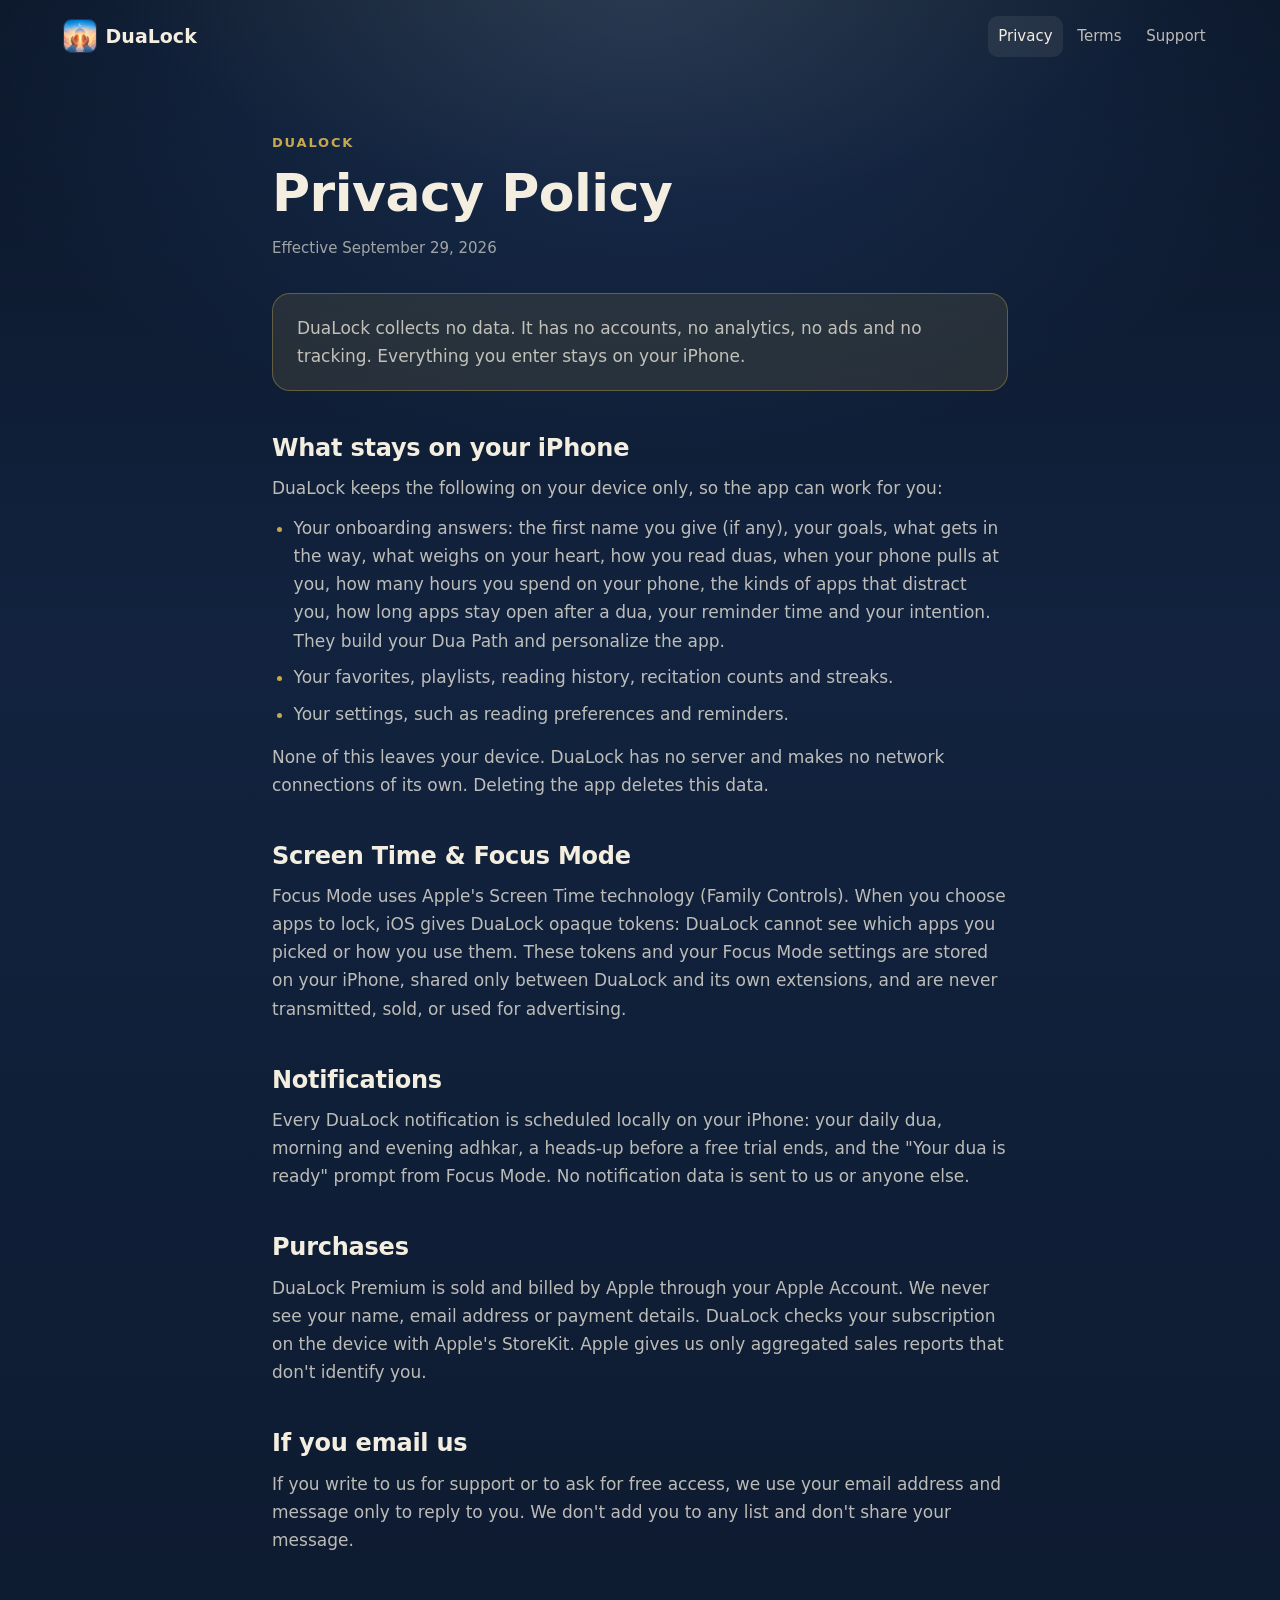
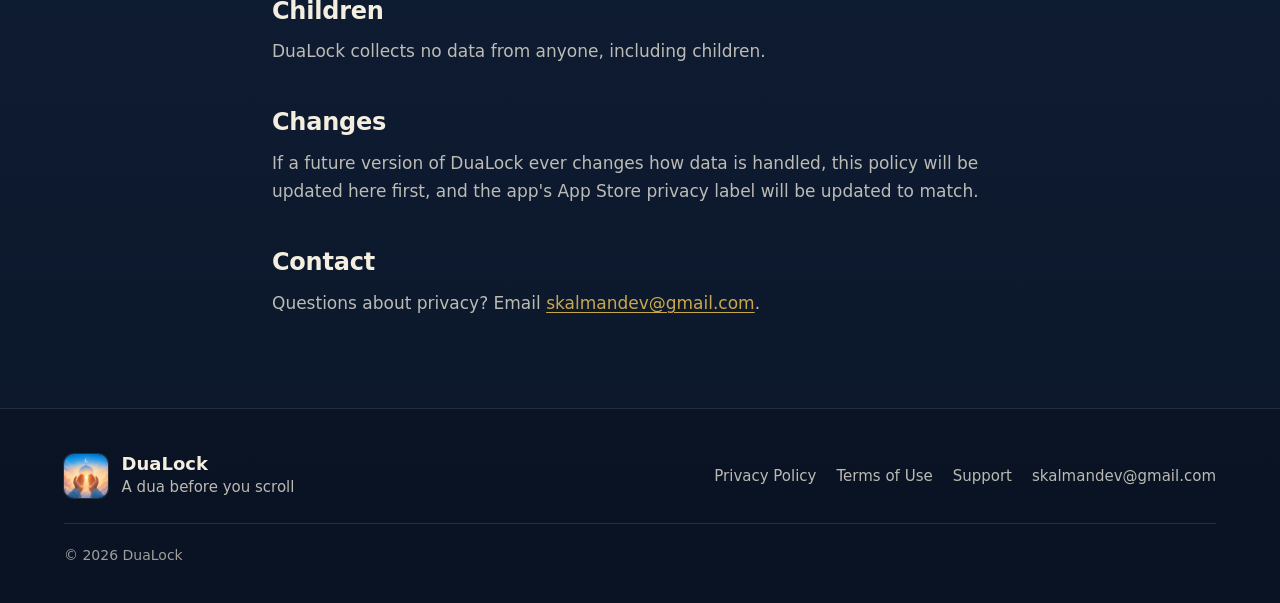
==== commit 7c4aaf77: "Drop em dashes and middle dots from the site's text Co-Authored-By: Claude Opus 5.5 <noreply@anthrop" ====
--- a/privacy/index.html
+++ b/privacy/index.html
@@ -3,7 +3,7 @@
 <head>
 <meta charset="utf-8">
 <meta name="viewport" content="width=device-width, initial-scale=1">
-<title>Privacy Policy — DuaLock</title>
+<title>Privacy Policy | DuaLock</title>
 <meta name="description" content="DuaLock collects no data. Your answers, Focus Mode choices and reminders stay on your iPhone.">
 <meta name="theme-color" content="#0b1628">
 <meta name="color-scheme" content="dark">
@@ -12,7 +12,7 @@
 <link rel="stylesheet" href="../assets/site.css">
 <meta property="og:type" content="website">
 <meta property="og:site_name" content="DuaLock">
-<meta property="og:title" content="Privacy Policy — DuaLock">
+<meta property="og:title" content="Privacy Policy | DuaLock">
 <meta property="og:description" content="DuaLock collects no data. Your answers, Focus Mode choices and reminders stay on your iPhone.">
 <meta property="og:image" content="https://dualock.app/assets/img/og-image.jpg">
 <meta property="og:image:width" content="1200">
@@ -48,7 +48,7 @@
     <h2>What stays on your iPhone</h2>
     <p>DuaLock keeps the following on your device only, so the app can work for you:</p>
     <ul>
-      <li>Your onboarding answers — the first name you give (if any), your goals, what gets in the way, what weighs on your heart, how you read duas, when your phone pulls at you, how many hours you spend on your phone, the kinds of apps that distract you, how long apps stay open after a dua, your reminder time and your intention. They build your Dua Path and personalize the app.</li>
+      <li>Your onboarding answers: the first name you give (if any), your goals, what gets in the way, what weighs on your heart, how you read duas, when your phone pulls at you, how many hours you spend on your phone, the kinds of apps that distract you, how long apps stay open after a dua, your reminder time and your intention. They build your Dua Path and personalize the app.</li>
       <li>Your favorites, playlists, reading history, recitation counts and streaks.</li>
       <li>Your settings, such as reading preferences and reminders.</li>
     </ul>
@@ -64,7 +64,7 @@
     <p>DuaLock Premium is sold and billed by Apple through your Apple Account. We never see your name, email address or payment details. DuaLock checks your subscription on the device with Apple's StoreKit. Apple gives us only aggregated sales reports that don't identify you.</p>
 
     <h2>If you email us</h2>
-    <p>If you write to us — for support, or to ask for free access — we use your email address and message only to reply to you. We don't add you to any list and don't share your message.</p>
+    <p>If you write to us for support or to ask for free access, we use your email address and message only to reply to you. We don't add you to any list and don't share your message.</p>
 
     <h2>Children</h2>
     <p>DuaLock collects no data from anyone, including children.</p>
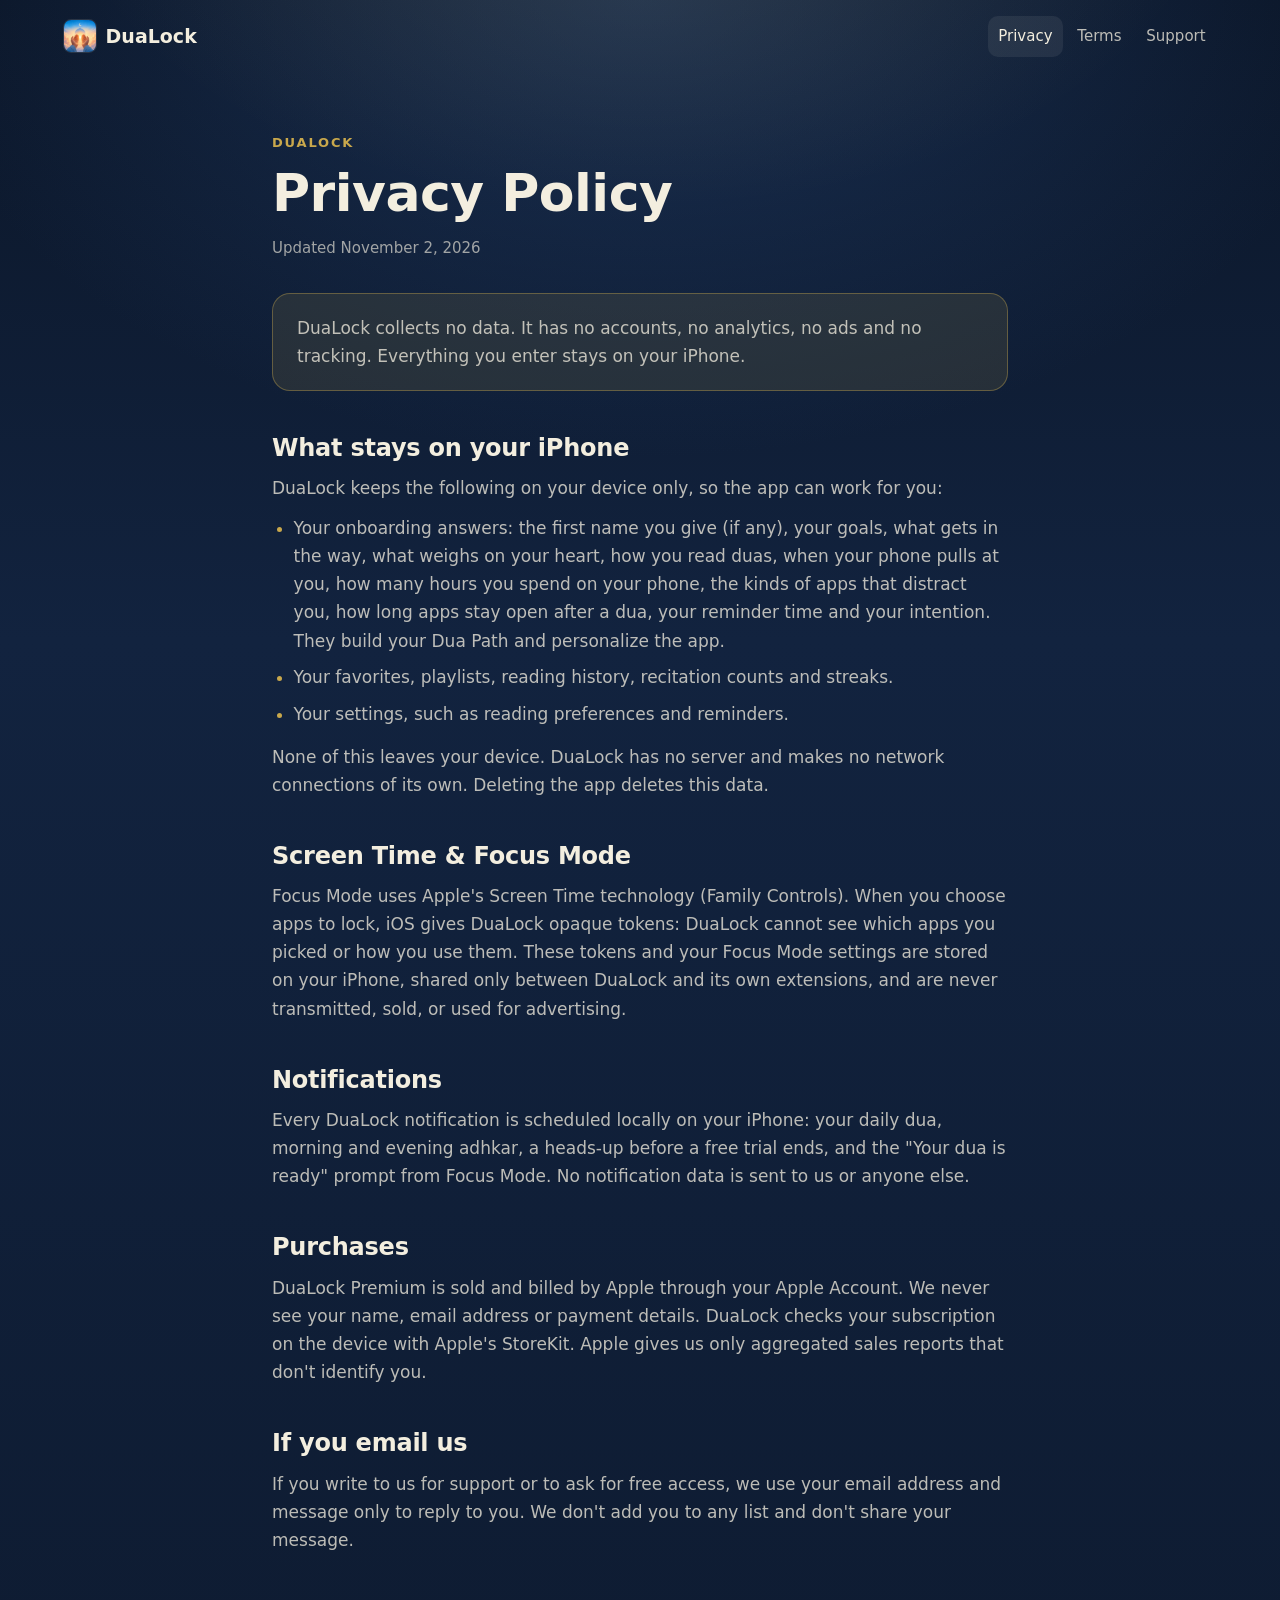
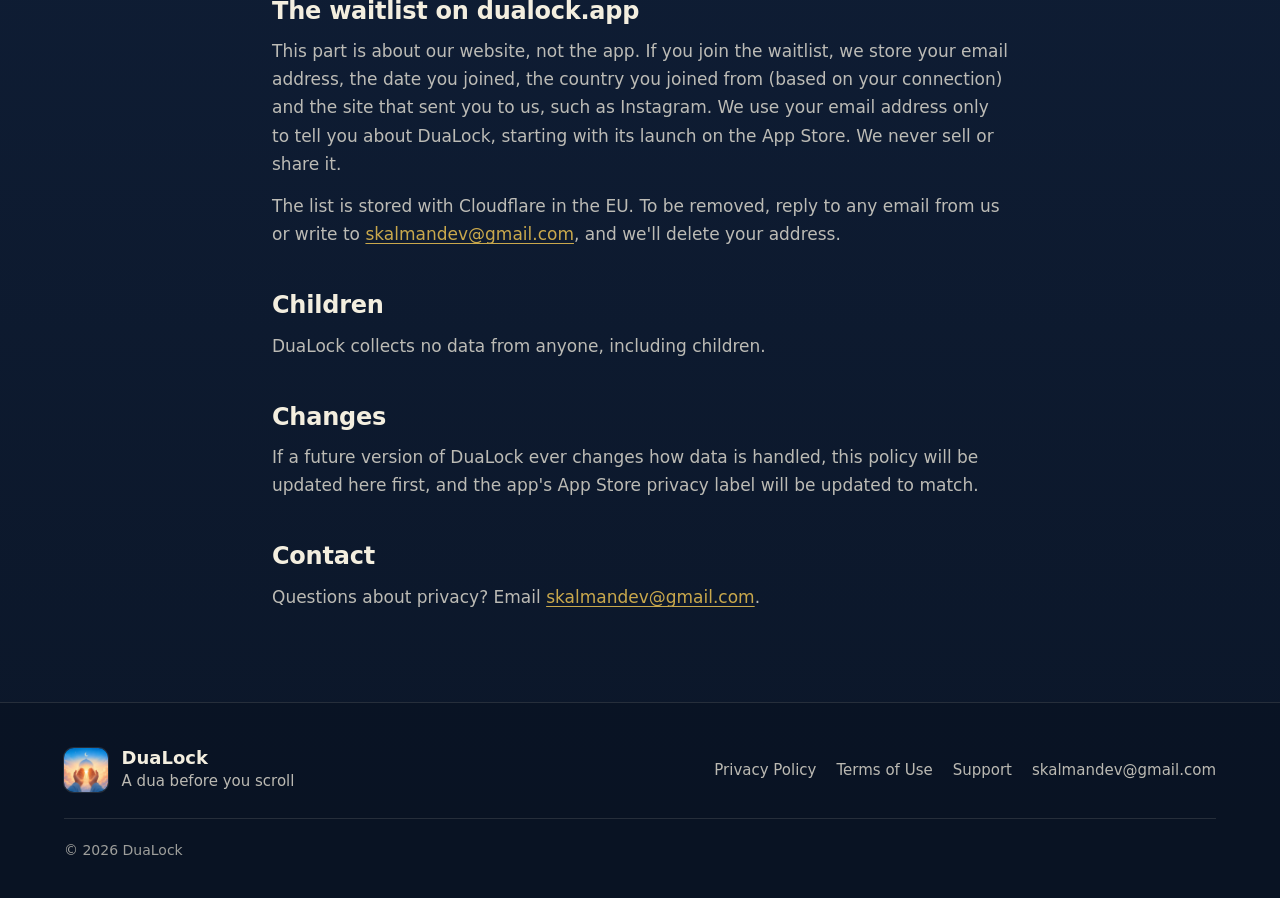
==== commit 2282bc67: "Replace the home page with a coming-soon page and waitlist The home page is now the app icon, "Comin" ====
--- a/privacy/index.html
+++ b/privacy/index.html
@@ -14,7 +14,7 @@
 <meta property="og:site_name" content="DuaLock">
 <meta property="og:title" content="Privacy Policy | DuaLock">
 <meta property="og:description" content="DuaLock collects no data. Your answers, Focus Mode choices and reminders stay on your iPhone.">
-<meta property="og:image" content="https://dualock.app/assets/img/og-image.jpg">
+<meta property="og:image" content="https://dualock.app/assets/img/og-soon.jpg">
 <meta property="og:image:width" content="1200">
 <meta property="og:image:height" content="630">
 <meta name="twitter:card" content="summary_large_image">
@@ -39,7 +39,7 @@
   <header class="page-hero">
     <p class="eyebrow">DuaLock</p>
     <h1>Privacy Policy</h1>
-    <p class="page-meta">Effective September 29, 2026</p>
+    <p class="page-meta">Updated November 2, 2026</p>
   </header>
 
   <article class="prose">
@@ -65,6 +65,10 @@
 
     <h2>If you email us</h2>
     <p>If you write to us for support or to ask for free access, we use your email address and message only to reply to you. We don't add you to any list and don't share your message.</p>
+
+    <h2 id="waitlist">The waitlist on dualock.app</h2>
+    <p>This part is about our website, not the app. If you join the waitlist, we store your email address, the date you joined, the country you joined from (based on your connection) and the site that sent you to us, such as Instagram. We use your email address only to tell you about DuaLock, starting with its launch on the App Store. We never sell or share it.</p>
+    <p>The list is stored with Cloudflare in the EU. To be removed, reply to any email from us or write to <a href="mailto:skalmandev@gmail.com?subject=Remove%20me%20from%20the%20waitlist">skalmandev@gmail.com</a>, and we'll delete your address.</p>
 
     <h2>Children</h2>
     <p>DuaLock collects no data from anyone, including children.</p>
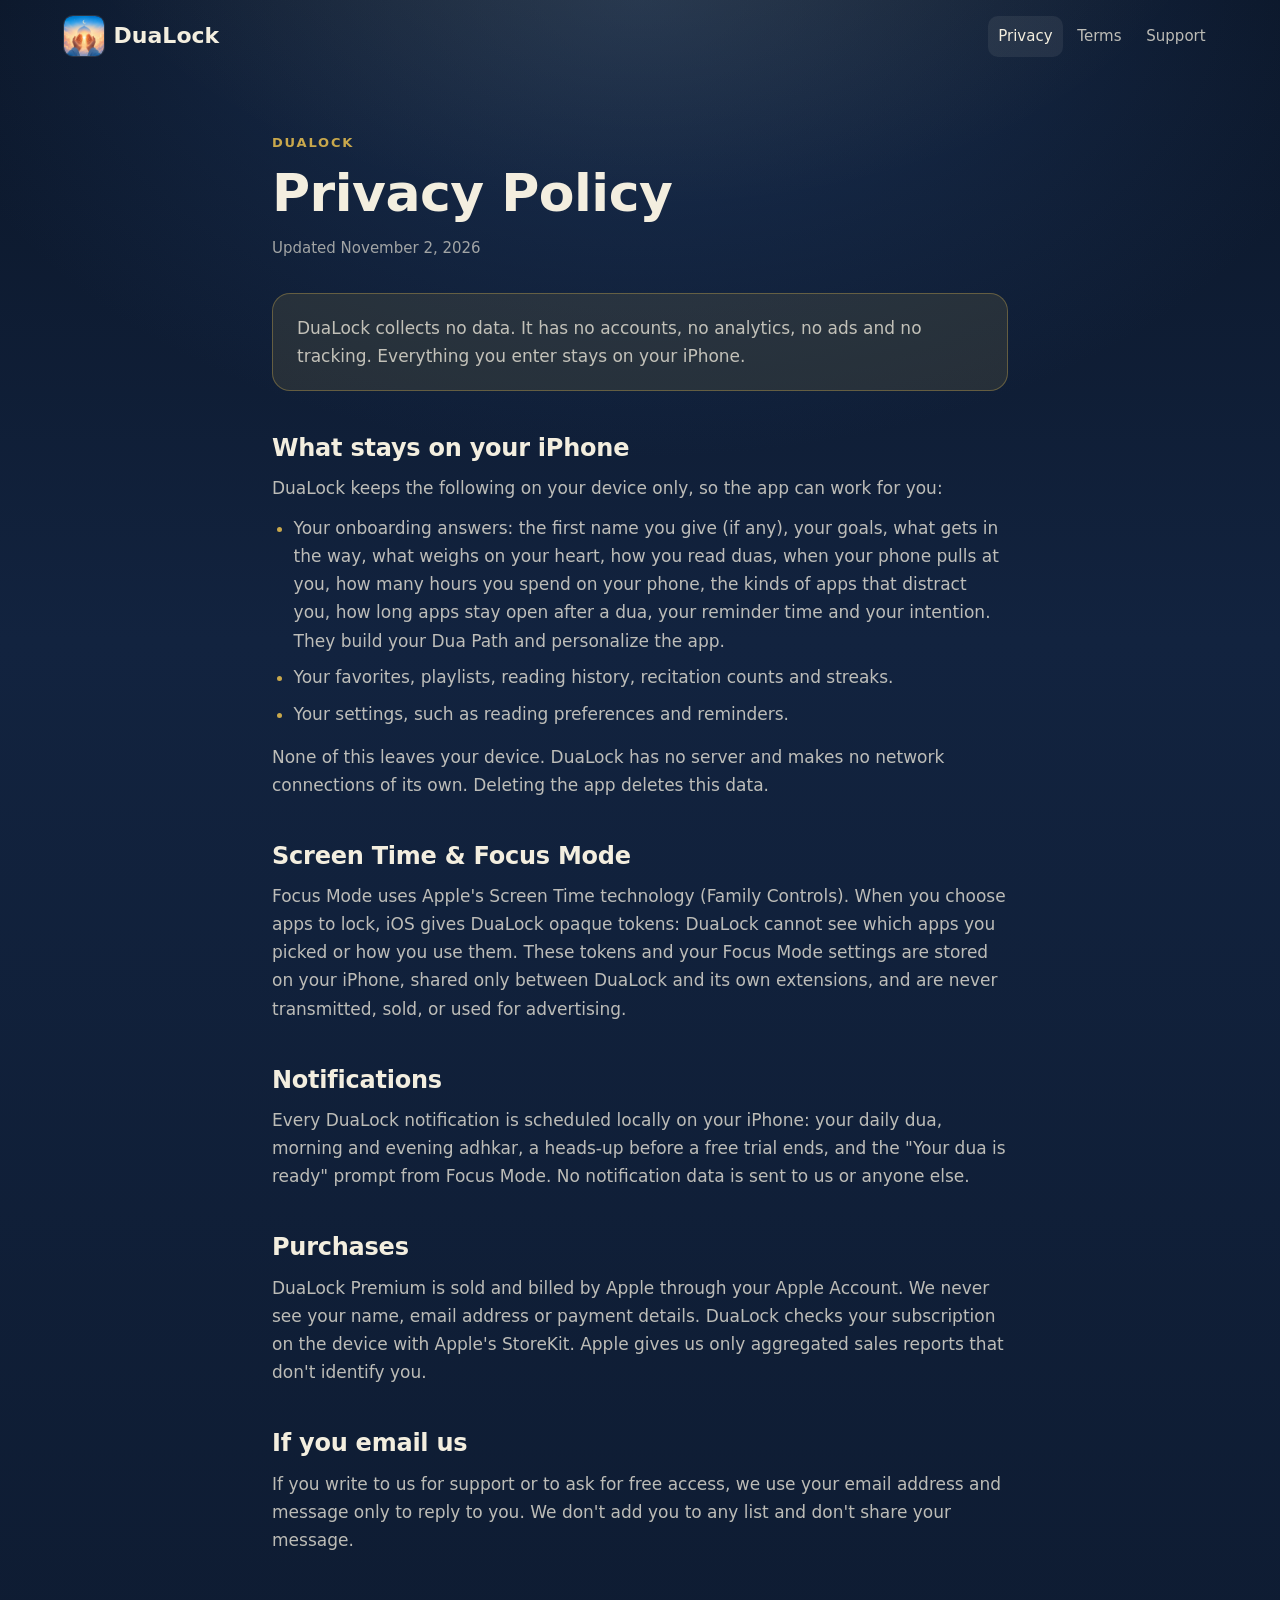
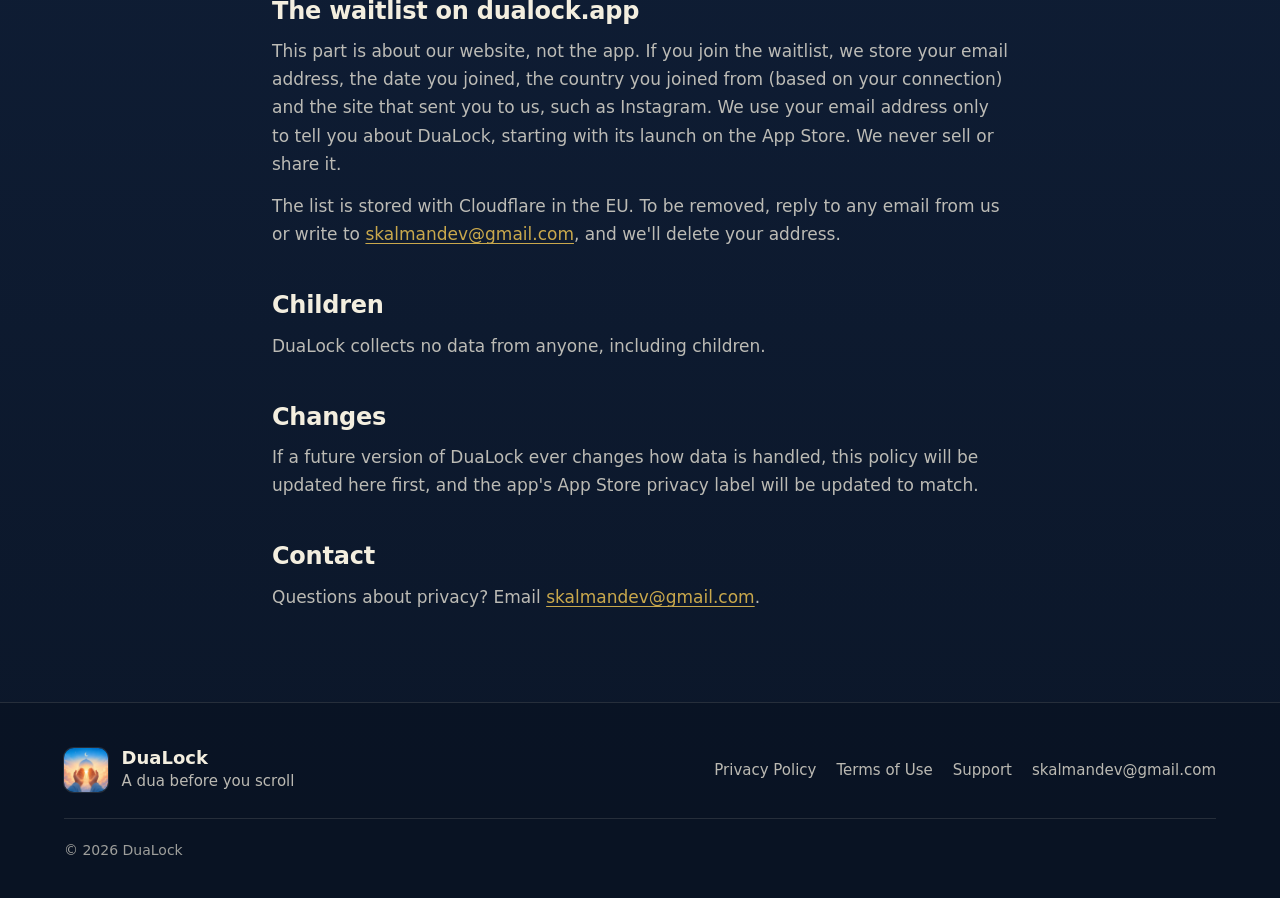
==== commit d7dd32bb: "Link preview: today's unlock screen, now on the App Store The shared-link image still showed the Oct" ====
--- a/privacy/index.html
+++ b/privacy/index.html
@@ -14,7 +14,7 @@
 <meta property="og:site_name" content="DuaLock">
 <meta property="og:title" content="Privacy Policy | DuaLock">
 <meta property="og:description" content="DuaLock collects no data. Your answers, Focus Mode choices and reminders stay on your iPhone.">
-<meta property="og:image" content="https://dualock.app/assets/img/og-soon.jpg">
+<meta property="og:image" content="https://dualock.app/assets/img/og-launch.jpg">
 <meta property="og:image:width" content="1200">
 <meta property="og:image:height" content="630">
 <meta name="twitter:card" content="summary_large_image">
--- a/assets/site.css
+++ b/assets/site.css
@@ -164,13 +164,13 @@
   align-items: center;
   gap: 0.6rem;
   color: var(--text);
-  font: 700 1.1875rem/1 var(--font-head);
+  font: 700 1.375rem/1 var(--font-head);
   text-decoration: none;
 }
 .brand:hover { color: var(--text); }
 .brand img {
-  width: 2rem;
-  height: 2rem;
+  width: 2.5rem;
+  height: 2.5rem;
   border-radius: 22.37%;
   box-shadow: 0 0 0 1px rgba(243, 238, 223, 0.12);
 }
@@ -200,6 +200,8 @@
 @media (max-width: 30rem) {
   .site-nav .nav-extra { display: none; }
   .site-nav a { padding-inline: 0.5rem; }
+  .brand { gap: 0.5rem; font-size: 1.25rem; }
+  .brand img { width: 2.25rem; height: 2.25rem; }
 }
 
 /* ---------- Home: hero ---------- */
@@ -256,6 +258,30 @@
   border-radius: 50%;
   background: var(--gold);
   box-shadow: 0 0 0 4px rgba(201, 168, 76, 0.2);
+}
+
+/* App Store button (since launch, 2026-11) */
+.store-cta { margin-top: 2rem; }
+.store-button {
+  display: inline-flex;
+  align-items: center;
+  justify-content: center;
+  min-height: 3.25rem;
+  padding: 0.85rem 1.75rem;
+  border-radius: 999px;
+  background: var(--gold);
+  color: var(--navy-950);
+  font: 700 1.0625rem/1.2 var(--font-head);
+  text-decoration: none;
+  box-shadow: 0 14px 34px -14px rgba(201, 168, 76, 0.65);
+  transition: background-color 0.2s ease, transform 0.2s ease;
+}
+.store-button:hover { background: var(--gold-bright); color: var(--navy-950); transform: translateY(-1px); }
+.store-button:active { transform: translateY(0); }
+.store-note {
+  margin-top: 0.85rem;
+  color: var(--text-faint);
+  font-size: 0.9375rem;
 }
 
 /* ---------- Home: screenshot gallery ---------- */
@@ -288,6 +314,35 @@
   filter: drop-shadow(0 22px 34px rgba(0, 0, 0, 0.5));
 }
 
+/* A plain screen capture drawn inside a dark titanium iPhone frame with its Dynamic Island. */
+.shot .device {
+  position: relative;
+  display: block;
+  padding: 2.6%;
+  border-radius: 15.5% / 7.4%;
+  background: linear-gradient(150deg, #55585e 0%, #2b2d31 28%, #1b1c1f 72%, #3a3c41 100%);
+  box-shadow:
+    inset 0 0 0 1px rgba(255, 255, 255, 0.16),
+    inset 0 0 0 3px rgba(0, 0, 0, 0.55),
+    0 24px 40px -12px rgba(0, 0, 0, 0.6);
+}
+.shot .device img {
+  display: block;
+  border-radius: 12.8% / 5.9%;
+  filter: none;
+}
+.shot .device::after {
+  content: "";
+  position: absolute;
+  top: 3.6%;
+  left: 50%;
+  width: 27%;
+  height: 3.5%;
+  border-radius: 999px;
+  background: #000;
+  transform: translateX(-50%);
+}
+
 .shot figcaption {
   margin-top: 1.1rem;
   text-align: center;
@@ -314,7 +369,7 @@
 @media (min-width: 64rem) {
   .shots {
     grid-auto-flow: row;
-    grid-template-columns: repeat(5, 1fr);
+    grid-template-columns: repeat(6, 1fr);
     gap: 1.75rem;
     width: min(100% - 2 * var(--gutter), var(--max));
     margin-inline: auto;
@@ -381,6 +436,16 @@
   color: var(--text-muted);
   font-size: clamp(1.0625rem, 1rem + 0.2vw, 1.125rem);
 }
+.feature-text p:not(.eyebrow) + p { margin-top: 0.9rem; }
+/* A second headline inside one feature (Listen, then Playlists). */
+.feature-text p.eyebrow.feature-subhead { margin-top: 2.25rem; }
+/* "Coming soon" pill under the audio text (Arabic audio, planned for the first update). Remove it when that ships. */
+.feature-text p.status.coming-note {
+  margin-top: 1.1rem;
+  padding: 0.55rem 1rem;
+  color: var(--text);
+  font-size: 0.9375rem;
+}
 
 .panel {
   padding: clamp(1.25rem, 1rem + 1.4vw, 2rem);
@@ -450,6 +515,8 @@
   line-height: 1.8;
   text-align: center;
 }
+/* A dua of several lines: one size down, so each line of the Arabic stays whole in the card. */
+.arabic.multiline { font-size: clamp(1.4rem, 1.2rem + 0.9vw, 1.75rem); line-height: 1.9; }
 
 .translit {
   color: var(--text-muted);
@@ -525,6 +592,132 @@
   line-height: 1.5;
 }
 
+/* Home: "Where the hours go" (phone time vs five minutes of dua) */
+
+.hours { border-top: 1px solid var(--line); }
+.hours .section-head { max-width: 54rem; }
+.hours .section-head h2 { text-wrap: balance; }
+/* Two "becomes" rows: phone time per day turns into days per year; five minutes of dua into hours with Allah. */
+.equations {
+  display: grid;
+  gap: 1rem;
+  max-width: 52rem;
+  margin-inline: auto;
+}
+.equation {
+  display: grid;
+  grid-template-columns: 1fr auto 1fr;
+  align-items: center;
+  gap: clamp(0.75rem, 0.5rem + 1.5vw, 2rem);
+  padding: clamp(1.25rem, 1rem + 1vw, 1.75rem) clamp(1.25rem, 1rem + 1.5vw, 2.25rem);
+  border: 1px solid var(--line);
+  border-radius: var(--radius-lg);
+  background: linear-gradient(180deg, rgba(243, 238, 223, 0.065), rgba(243, 238, 223, 0.025));
+}
+.equation-gold {
+  border-color: var(--gold-line);
+  background: linear-gradient(180deg, rgba(201, 168, 76, 0.16), rgba(201, 168, 76, 0.05));
+}
+.eq-side { display: grid; gap: 0.35rem; }
+.eq-side:last-child { text-align: right; }
+.eq-num {
+  color: var(--text);
+  font: 700 clamp(2rem, 1.5rem + 2.4vw, 3.25rem)/1 var(--font-head);
+  letter-spacing: -0.03em;
+}
+.equation-gold .eq-num { color: var(--gold); }
+.eq-label { color: var(--text-muted); font-size: clamp(0.9375rem, 0.9rem + 0.2vw, 1.0625rem); }
+.eq-arrow { width: 2rem; height: 2rem; color: var(--text-faint); }
+.equation-gold .eq-arrow { color: var(--gold); }
+.eq-note {
+  margin-top: 0.25rem;
+  color: var(--text-faint);
+  font-size: 0.875rem;
+  text-align: center;
+}
+@media (max-width: 34rem) {
+  .equation { grid-template-columns: 1fr; text-align: center; }
+  .eq-side:last-child { text-align: center; }
+  .eq-arrow { margin-inline: auto; transform: rotate(90deg); }
+}
+
+/* The decision the numbers lead to, with the App Store button. */
+.hours-decision {
+  max-width: 38rem;
+  margin: clamp(2.5rem, 2rem + 2vw, 3.5rem) auto 0;
+  text-align: center;
+}
+.hours-decision-lead {
+  font: 700 clamp(1.375rem, 1.15rem + 1vw, 1.875rem)/1.25 var(--font-head);
+  text-wrap: balance;
+}
+.hours-decision-text {
+  margin-top: 0.75rem;
+  color: var(--text-muted);
+  font-size: clamp(1.0625rem, 1rem + 0.2vw, 1.125rem);
+  text-wrap: balance;
+}
+.hours-decision-text strong {
+  display: block;
+  margin-bottom: 0.35rem;
+  color: var(--text);
+  font-size: clamp(1.1875rem, 1.05rem + 0.5vw, 1.375rem);
+  font-weight: 600;
+}
+.hours-decision .store-cta { margin-top: 1.5rem; }
+.underline-gold {
+  text-decoration: underline;
+  text-decoration-color: var(--gold);
+  text-decoration-thickness: 0.09em;
+  text-underline-offset: 0.16em;
+}
+
+.hours-hadith {
+  max-width: 40rem;
+  margin: clamp(2.5rem, 2rem + 2vw, 3.5rem) auto 0;
+  text-align: center;
+}
+.hours-hadith blockquote { margin: 0; }
+.hours-hadith .arabic-line {
+  color: var(--gold);
+  font-family: var(--font-arabic);
+  font-size: clamp(1.5rem, 1.3rem + 1vw, 2rem);
+  line-height: 1.7;
+}
+.hours-hadith blockquote p:not(.arabic-line) {
+  margin-top: 0.75rem;
+  font: 600 clamp(1.125rem, 1rem + 0.5vw, 1.375rem)/1.45 var(--font-head);
+}
+.hours-hadith figcaption {
+  margin-top: 0.75rem;
+  color: var(--text-faint);
+  font-size: 0.9375rem;
+}
+
+/* Home: the app's category artwork, as the Quick Access tiles show it (picture with its name over the bottom). */
+.art-grid {
+  display: grid;
+  grid-template-columns: 1fr 1fr;
+  gap: 0.75rem;
+  margin: 0;
+  padding: 0;
+  list-style: none;
+}
+.art-grid li {
+  position: relative;
+  overflow: hidden;
+  border-radius: var(--radius);
+  box-shadow: 0 0 0 1px var(--line), 0 24px 40px -24px rgba(0, 0, 0, 0.7);
+}
+.art-grid img { display: block; width: 100%; height: auto; aspect-ratio: 3 / 2; object-fit: cover; }
+.art-grid span {
+  position: absolute;
+  inset: auto 0 0;
+  padding: 1.75rem 0.85rem 0.7rem;
+  background: linear-gradient(180deg, transparent, rgba(8, 17, 31, 0.85));
+  font: 700 clamp(0.875rem, 0.8rem + 0.3vw, 1rem)/1.2 var(--font-head);
+}
+
 /* Categories */
 
 .library-count {
@@ -544,6 +737,34 @@
   color: var(--text-muted);
   font-size: 0.9375rem;
 }
+
+/* The reviewer credit under the sources text: scoped to the 223 Hisn al-Muslim duas, as in the app's
+   Settings, Sources & credits. Never widen it to all duas or to the audio. */
+.reviewed {
+  display: flex;
+  gap: 0.75rem;
+  align-items: flex-start;
+  margin-top: 1.5rem;
+  padding: 1rem 1.15rem;
+  border: 1px solid var(--gold-line);
+  border-radius: var(--radius-sm);
+  background: var(--gold-wash);
+  color: var(--text-muted);
+  font-size: 0.9375rem;
+  line-height: 1.55;
+}
+.reviewed .icon { width: 1.35rem; height: 1.35rem; margin-top: 0.1rem; color: var(--gold); }
+.reviewed strong { color: var(--text); }
+
+/* The library card's chip groups, titled as the app's Duas tab sections ("By need", "By category"). */
+.library-group {
+  margin: 1.25rem 0 0.6rem;
+  color: var(--text-faint);
+  font: 700 0.75rem/1.2 var(--font-head);
+  letter-spacing: 0.12em;
+  text-transform: uppercase;
+}
+.library-note + .library-group { margin-top: 0; }
 
 .chips {
   display: flex;
